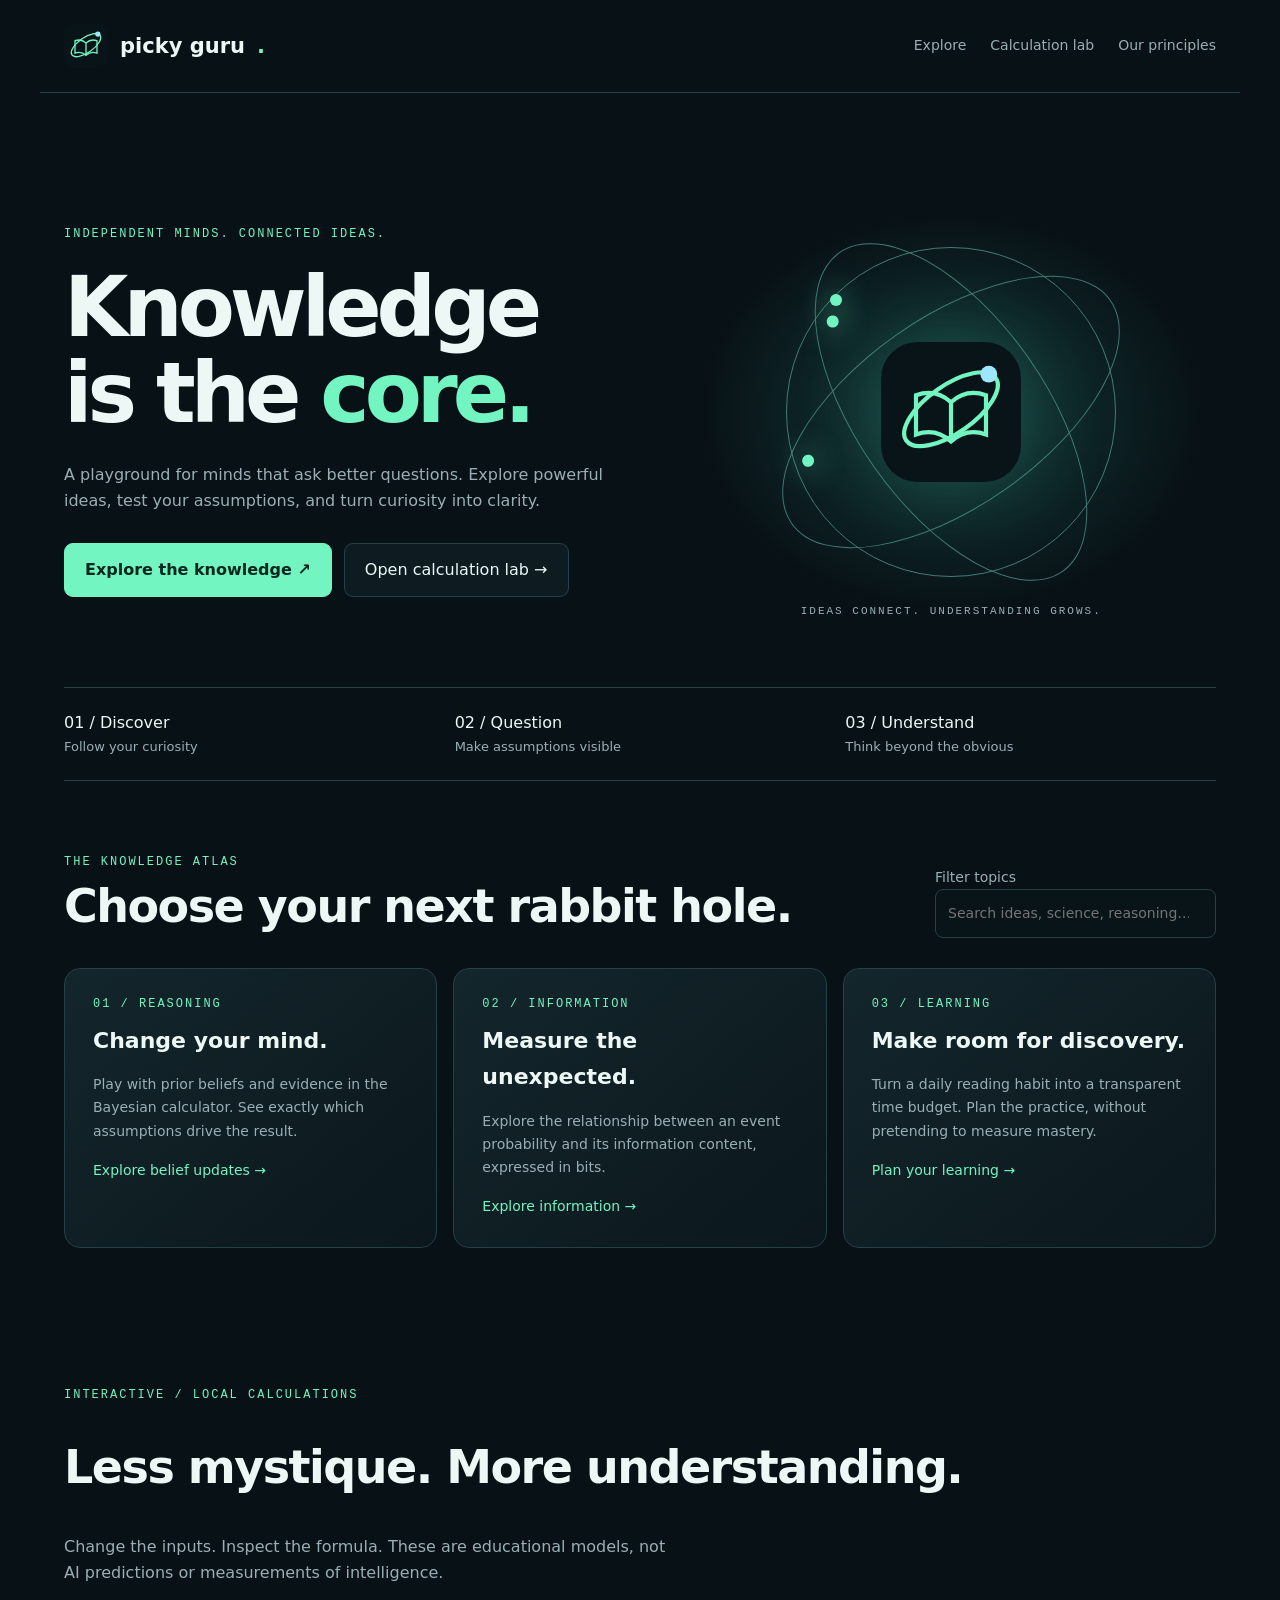
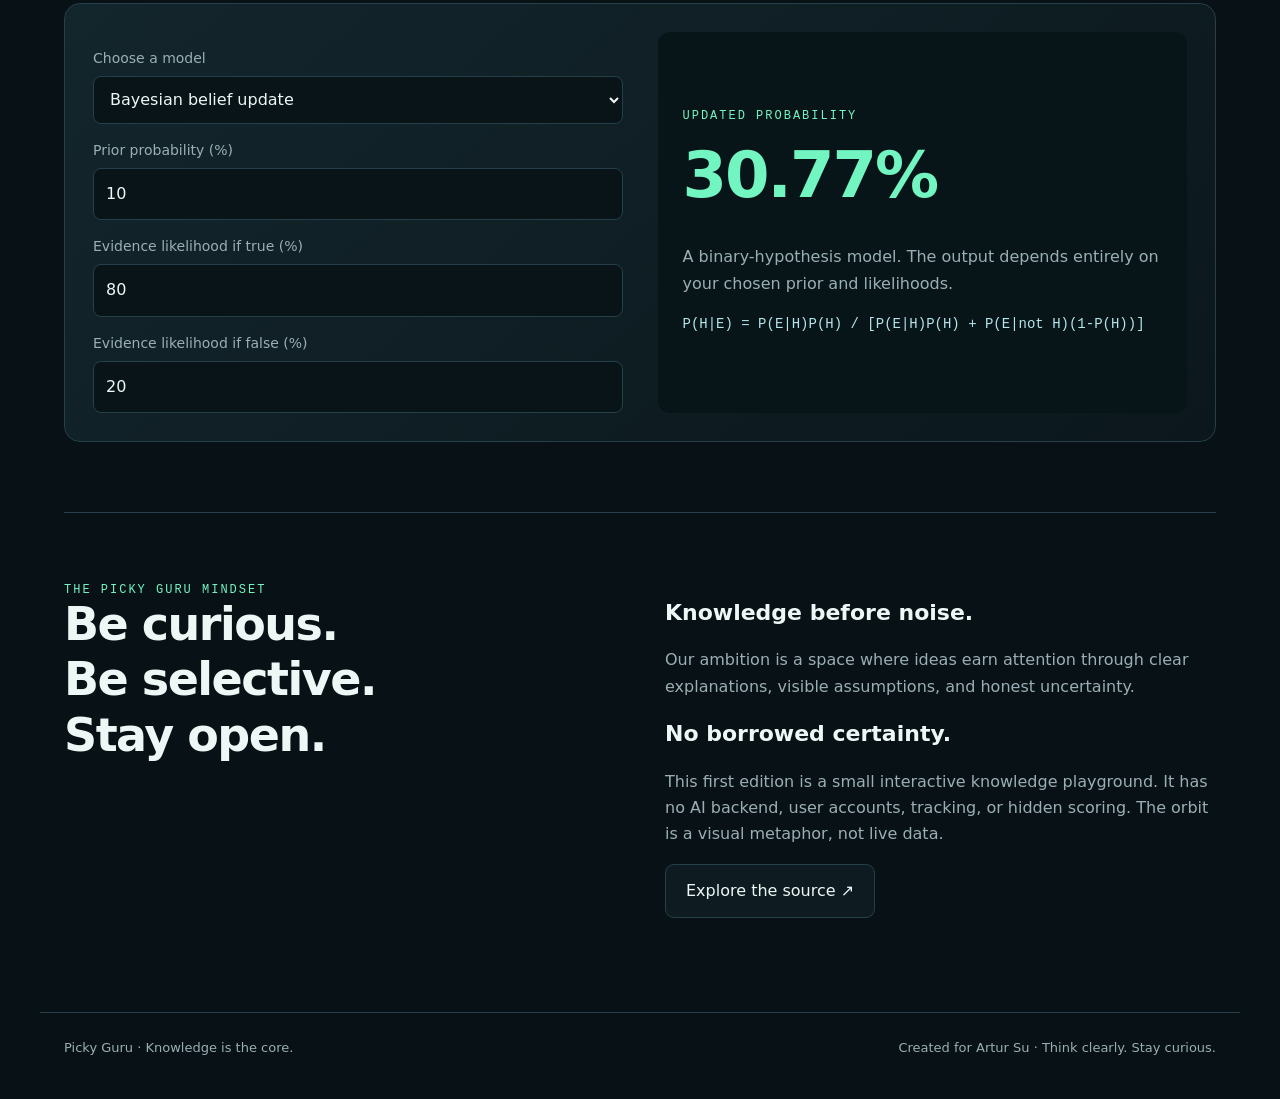
==== index.html @ 127b1625 "Build Picky Guru knowledge experience and calculation lab" ====
<!doctype html><html lang='en'><head><meta charset='utf-8'><meta name='viewport' content='width=device-width,initial-scale=1'><title>Picky Guru — Stay curious. Think clearly.</title><meta name='description' content='A knowledge-first playground for curious minds. Explore ideas, update beliefs, and make your thinking visible.'><meta name='theme-color' content='#081115'><link rel='icon' href='logo.svg'><style>:root{color-scheme:dark;--bg:#081115;--panel:#0e1c22;--line:#254049;--mint:#72f5c1;--text:#edf7f5;--muted:#9aafb5}*{box-sizing:border-box}html{scroll-behavior:smooth;scroll-padding-top:90px}body{margin:0;background:var(--bg);color:var(--text);font:16px/1.65 system-ui,sans-serif}a{color:inherit;text-decoration:none}button,input,select{font:inherit}a:focus-visible,button:focus-visible,input:focus-visible,select:focus-visible{outline:3px solid var(--mint);outline-offset:4px}header,main,footer{max-width:1200px;margin:auto;padding:24px}header{display:flex;align-items:center;justify-content:space-between;border-bottom:1px solid var(--line)}.brand{display:flex;align-items:center;gap:12px;font-size:21px;font-weight:750}.brand img{width:44px}nav{display:flex;gap:24px;font-size:14px;color:var(--muted)}.eyebrow,.tag{font:12px ui-monospace,monospace;letter-spacing:2px;color:var(--mint);text-transform:uppercase}.hero{display:grid;grid-template-columns:1.1fr 1fr;align-items:center;gap:40px;padding:85px 0 65px}h1{font-size:clamp(50px,6.5vw,86px);line-height:1.04;letter-spacing:-5px;margin:24px 0}h1 span{color:var(--mint)}p{color:var(--muted);max-width:620px}h2{font-size:clamp(30px,4vw,46px);line-height:1.2;letter-spacing:-1.5px}h3{margin:12px 0;font-size:22px}.actions{display:flex;gap:12px;flex-wrap:wrap;margin-top:28px}.button,button{display:inline-block;padding:13px 20px;border-radius:9px;border:1px solid var(--line);background:var(--panel);color:var(--text);cursor:pointer}.primary{background:var(--mint);color:#06271d;border-color:var(--mint);font-weight:700}.visual{position:relative;display:grid;place-items:center;min-height:420px;background:radial-gradient(ellipse,#133b3b,transparent 68%)}.orbit{position:absolute;width:330px;height:330px;border:1px solid #427b77;border-radius:50%;animation:spin 25s linear infinite}.orbit:after{content:'';position:absolute;top:46px;left:43px;width:12px;height:12px;border-radius:50%;background:var(--mint);box-shadow:0 0 30px var(--mint)}.orbit.two{width:390px;height:190px;transform:rotate(-35deg);animation:none}.orbit.three{width:190px;height:390px;transform:rotate(-35deg);animation:none}.core{width:140px;z-index:1;filter:drop-shadow(0 0 40px #35a88a55)}.visual small{position:absolute;bottom:5px;font:11px ui-monospace,monospace;color:var(--muted);letter-spacing:2px}.strip{display:grid;grid-template-columns:repeat(3,1fr);border-block:1px solid var(--line);padding:22px 0;gap:20px}.strip span{display:block;font-size:13px;color:var(--muted)}section{padding:70px 0}.section-head{display:flex;justify-content:space-between;align-items:end;gap:24px;margin-bottom:24px}.section-head h2{margin:10px 0}input,select{background:#081418;color:var(--text);border:1px solid var(--line);border-radius:8px;padding:12px;width:100%;min-height:48px}#search{max-width:330px}.cards{display:grid;grid-template-columns:repeat(3,1fr);gap:16px}.card,.lab{border:1px solid var(--line);border-radius:16px;background:linear-gradient(140deg,#13262c,#0b171c);padding:28px}.card:hover{border-color:#598c80}.card p{font-size:14px}.card a{color:var(--mint);font-size:14px}.lab{display:grid;grid-template-columns:1fr 1fr;gap:35px}label{display:block;color:var(--muted);font-size:14px;margin:15px 0 6px}output{display:block;font-size:clamp(36px,5vw,64px);font-weight:700;color:var(--mint);letter-spacing:-2px;overflow-wrap:anywhere}.result{padding:25px;border-radius:12px;background:#071518;display:flex;flex-direction:column;justify-content:center}code{color:#b6e5eb;overflow-wrap:anywhere}#formula{font-size:14px}.manifesto{border-top:1px solid var(--line);display:grid;grid-template-columns:1fr 1fr;gap:50px}.manifesto h2{margin-top:0}footer{display:flex;justify-content:space-between;border-top:1px solid var(--line);color:var(--muted);font-size:13px;padding-bottom:40px}[hidden]{display:none!important}@keyframes spin{to{transform:rotate(360deg)}}@media(prefers-reduced-motion:reduce){*{animation:none!important;scroll-behavior:auto!important}}@media(max-width:760px){header{flex-wrap:wrap;gap:18px}nav{gap:18px}.hero,.lab,.manifesto{grid-template-columns:1fr}.hero{padding-top:45px;gap:10px}h1{letter-spacing:-3px}.visual{min-height:350px;overflow:hidden}.orbit{width:270px;height:270px}.orbit.two{width:320px;height:160px}.orbit.three{width:160px;height:320px}.cards{grid-template-columns:1fr}.section-head{align-items:start;flex-direction:column}#search{max-width:none}.strip{font-size:14px;gap:12px}footer{gap:20px;flex-wrap:wrap}section{padding:45px 0}}</style></head><body><header><a class='brand' href='#'><img src='logo.svg' alt='Picky Guru orbital book logo'>picky guru<span style='color:var(--mint)'>.</span></a><nav aria-label='Main navigation'><a href='#explore'>Explore</a><a href='#lab'>Calculation lab</a><a href='#principles'>Our principles</a></nav></header><main><div class='hero'><div><div class='eyebrow'>Independent minds. Connected ideas.</div><h1>Knowledge<br>is the <span>core.</span></h1><p>A playground for minds that ask better questions. Explore powerful ideas, test your assumptions, and turn curiosity into clarity.</p><div class='actions'><a class='button primary' href='#explore'>Explore the knowledge ↗</a><a class='button' href='#lab'>Open calculation lab →</a></div></div><div class='visual' aria-label='Decorative animated knowledge orbits'><div class='orbit' aria-hidden='true'></div><div class='orbit two' aria-hidden='true'></div><div class='orbit three' aria-hidden='true'></div><img class='core' src='logo.svg' alt=''><small>IDEAS CONNECT. UNDERSTANDING GROWS.</small></div></div><div class='strip'><div>01 / Discover<span>Follow your curiosity</span></div><div>02 / Question<span>Make assumptions visible</span></div><div>03 / Understand<span>Think beyond the obvious</span></div></div><section id='explore'><div class='section-head'><div><div class='eyebrow'>The knowledge atlas</div><h2>Choose your next rabbit hole.</h2></div><label for='search'>Filter topics<input id='search' type='search' placeholder='Search ideas, science, reasoning…'></label></div><div class='cards'><article class='card'><div class='tag'>01 / Reasoning</div><h3>Change your mind.</h3><p>Play with prior beliefs and evidence in the Bayesian calculator. See exactly which assumptions drive the result.</p><a href='#lab' data-mode='bayes'>Explore belief updates →</a></article><article class='card'><div class='tag'>02 / Information</div><h3>Measure the unexpected.</h3><p>Explore the relationship between an event probability and its information content, expressed in bits.</p><a href='#lab' data-mode='bits'>Explore information →</a></article><article class='card'><div class='tag'>03 / Learning</div><h3>Make room for discovery.</h3><p>Turn a daily reading habit into a transparent time budget. Plan the practice, without pretending to measure mastery.</p><a href='#lab' data-mode='learning'>Plan your learning →</a></article></div><p id='empty' hidden>No matching topics. Try reasoning, information, or learning.</p></section><section id='lab'><div class='eyebrow'>Interactive / local calculations</div><h2>Less mystique. More understanding.</h2><p>Change the inputs. Inspect the formula. These are educational models, not AI predictions or measurements of intelligence.</p><div class='lab'><div><label for='mode'>Choose a model</label><select id='mode'><option value='bayes'>Bayesian belief update</option><option value='bits'>Information content</option><option value='learning'>Learning-time planner</option></select><div id='fields'></div></div><div class='result'><div class='tag' id='result-label'>Result</div><output id='answer' aria-live='polite'></output><p id='explanation'></p><code id='formula'></code></div></div></section><section class='manifesto' id='principles'><div><div class='eyebrow'>The Picky Guru mindset</div><h2>Be curious.<br>Be selective.<br>Stay open.</h2></div><div><h3>Knowledge before noise.</h3><p>Our ambition is a space where ideas earn attention through clear explanations, visible assumptions, and honest uncertainty.</p><h3>No borrowed certainty.</h3><p>This first edition is a small interactive knowledge playground. It has no AI backend, user accounts, tracking, or hidden scoring. The orbit is a visual metaphor, not live data.</p><a class='button' href='https://github.com/Artur-Su/picky-guru'>Explore the source ↗</a></div></section></main><footer><span>Picky Guru · Knowledge is the core.</span><span>Created for Artur Su · Think clearly. Stay curious.</span></footer><script>const $=id=>document.getElementById(id);const models={bayes:{inputs:[['Prior probability (%)',10,0,100],['Evidence likelihood if true (%)',80,0,100],['Evidence likelihood if false (%)',20,0,100]],label:'Updated probability',formula:'P(H|E) = P(E|H)P(H) / [P(E|H)P(H) + P(E|not H)(1-P(H))]',explain:'A binary-hypothesis model. The output depends entirely on your chosen prior and likelihoods.'},bits:{inputs:[['Event probability (%)',25,0.000001,100]],label:'Information content',formula:'I = −log₂(p), where p = probability / 100',explain:'Information content for one event, not the entropy of a full probability distribution.'},learning:{inputs:[['Minutes per day',25,0,1440],['Days per week',5,0,7],['Number of weeks',12,0,520]],label:'Planned learning time',formula:'Hours = minutes per day × days per week × weeks / 60',explain:'A time budget only. It does not predict retention, expertise, or learning quality.'}};function calculate(){const key=$('mode').value,m=models[key],els=[...$('fields').querySelectorAll('input')];$('result-label').textContent=m.label;$('formula').textContent=m.formula;$('explanation').textContent=m.explain;if(els.some(e=>e.value.trim()===''||!e.checkValidity())){$('answer').textContent='Check inputs';return}const v=els.map(e=>Number(e.value));if(key==='bayes'){const p=v[0]/100,a=v[1]/100,b=v[2]/100,d=a*p+b*(1-p);$('answer').textContent=d?((a*p/d)*100).toFixed(2)+'%':'Undefined';if(!d)$('explanation').textContent='The evidence has zero probability under both weighted hypotheses. Choose different inputs.'}else if(key==='bits')$('answer').textContent=(-Math.log2(v[0]/100)).toFixed(3)+' bits';else $('answer').textContent=(v[0]*v[1]*v[2]/60).toLocaleString(undefined,{maximumFractionDigits:2})+' hours'}function render(){const m=models[$('mode').value];$('fields').replaceChildren();m.inputs.forEach(([text,value,min,max],i)=>{const label=document.createElement('label'),input=document.createElement('input');input.id='v'+i;input.type='number';input.min=min;input.max=max;input.step='any';input.required=true;input.value=value;label.htmlFor=input.id;label.textContent=text;$('fields').append(label,input);input.addEventListener('input',calculate)});calculate()}$('mode').addEventListener('change',render);document.querySelectorAll('[data-mode]').forEach(a=>a.addEventListener('click',()=>{$('mode').value=a.dataset.mode;render()}));$('search').addEventListener('input',e=>{let count=0;document.querySelectorAll('.card').forEach(card=>{card.hidden=!card.textContent.toLowerCase().includes(e.target.value.toLowerCase());if(!card.hidden)count++});$('empty').hidden=count>0});render();</script></body></html>
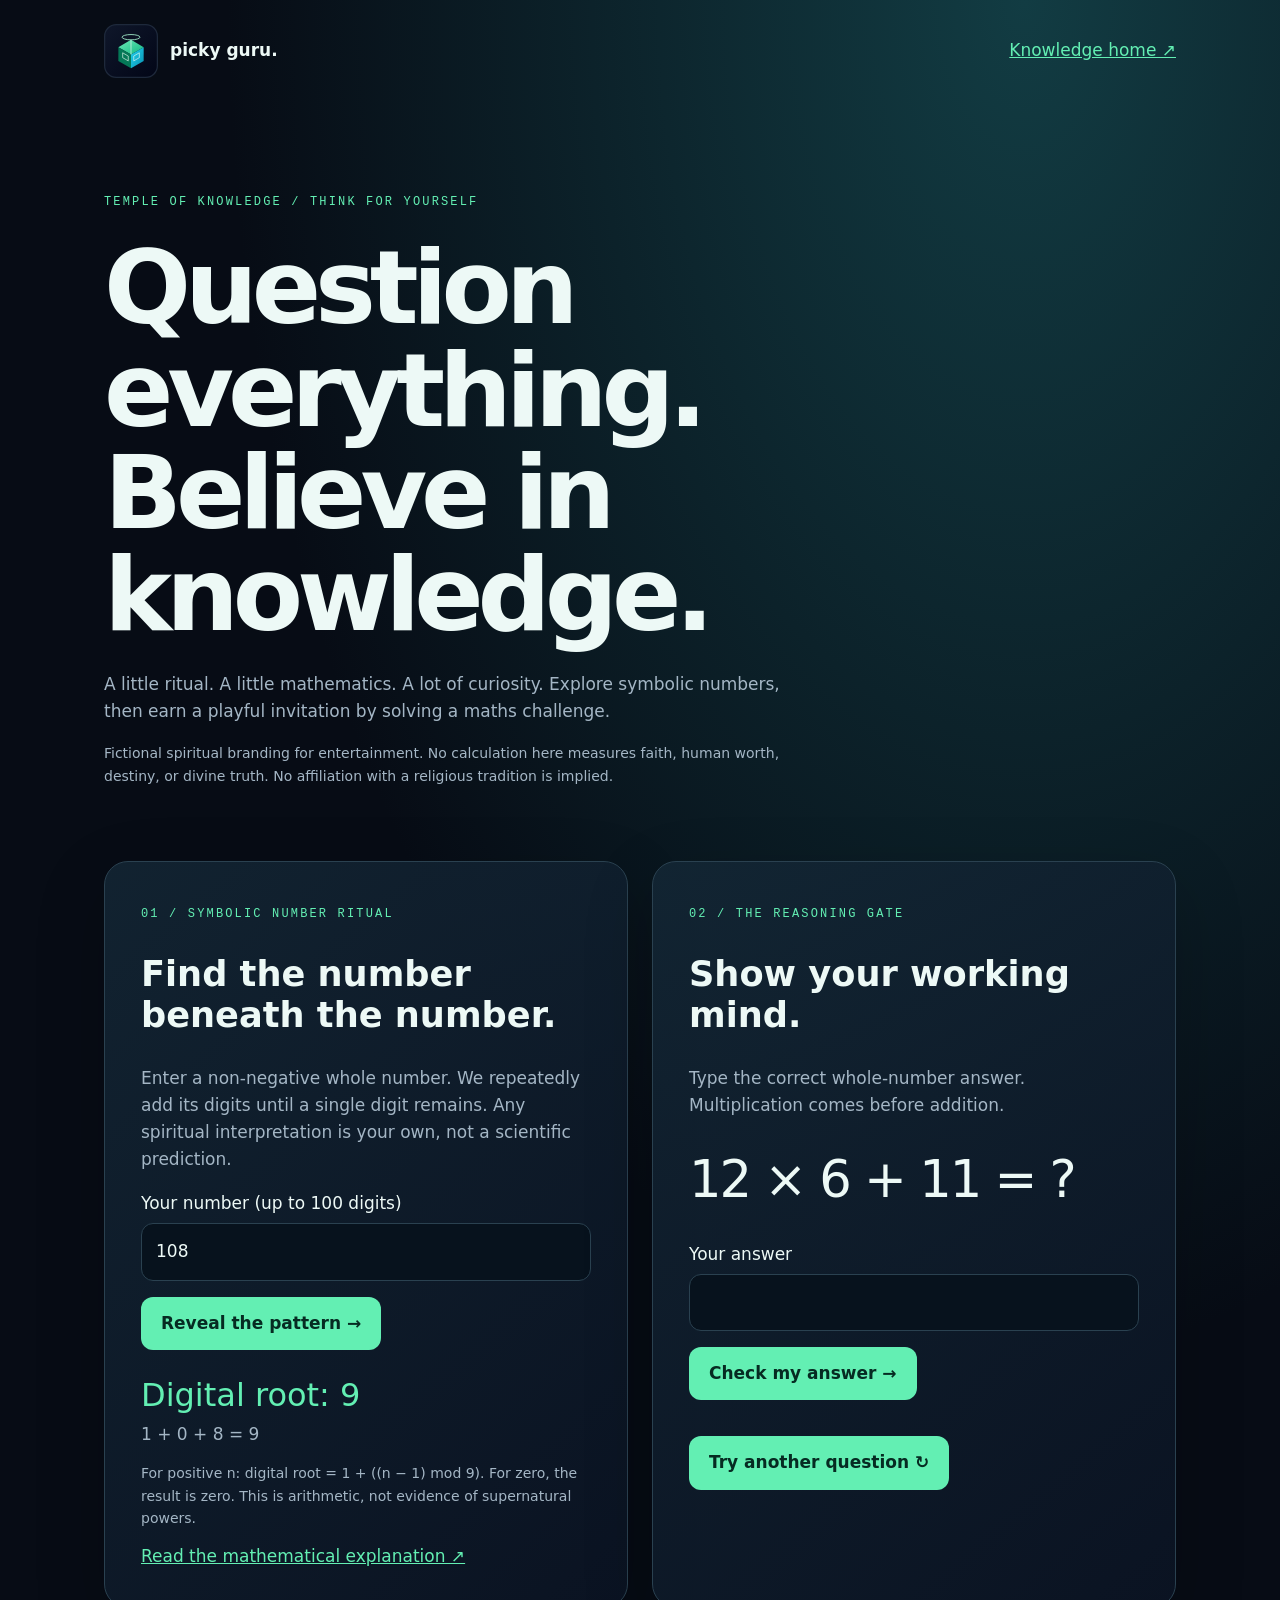
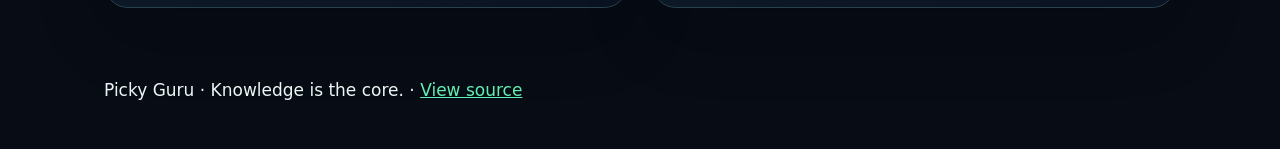
==== commit b224227f: "Route homepage to updated Temple of Knowledge experience" ====
--- a/index.html
+++ b/index.html
@@ -1 +1 @@
-<!doctype html><html lang='en'><head><meta charset='utf-8'><meta name='viewport' content='width=device-width,initial-scale=1'><title>Picky Guru — Stay curious. Think clearly.</title><meta name='description' content='A knowledge-first playground for curious minds. Explore ideas, update beliefs, and make your thinking visible.'><meta name='theme-color' content='#081115'><link rel='icon' href='logo.svg'><style>:root{color-scheme:dark;--bg:#081115;--panel:#0e1c22;--line:#254049;--mint:#72f5c1;--text:#edf7f5;--muted:#9aafb5}*{box-sizing:border-box}html{scroll-behavior:smooth;scroll-padding-top:90px}body{margin:0;background:var(--bg);color:var(--text);font:16px/1.65 system-ui,sans-serif}a{color:inherit;text-decoration:none}button,input,select{font:inherit}a:focus-visible,button:focus-visible,input:focus-visible,select:focus-visible{outline:3px solid var(--mint);outline-offset:4px}header,main,footer{max-width:1200px;margin:auto;padding:24px}header{display:flex;align-items:center;justify-content:space-between;border-bottom:1px solid var(--line)}.brand{display:flex;align-items:center;gap:12px;font-size:21px;font-weight:750}.brand img{width:44px}nav{display:flex;gap:24px;font-size:14px;color:var(--muted)}.eyebrow,.tag{font:12px ui-monospace,monospace;letter-spacing:2px;color:var(--mint);text-transform:uppercase}.hero{display:grid;grid-template-columns:1.1fr 1fr;align-items:center;gap:40px;padding:85px 0 65px}h1{font-size:clamp(50px,6.5vw,86px);line-height:1.04;letter-spacing:-5px;margin:24px 0}h1 span{color:var(--mint)}p{color:var(--muted);max-width:620px}h2{font-size:clamp(30px,4vw,46px);line-height:1.2;letter-spacing:-1.5px}h3{margin:12px 0;font-size:22px}.actions{display:flex;gap:12px;flex-wrap:wrap;margin-top:28px}.button,button{display:inline-block;padding:13px 20px;border-radius:9px;border:1px solid var(--line);background:var(--panel);color:var(--text);cursor:pointer}.primary{background:var(--mint);color:#06271d;border-color:var(--mint);font-weight:700}.visual{position:relative;display:grid;place-items:center;min-height:420px;background:radial-gradient(ellipse,#133b3b,transparent 68%)}.orbit{position:absolute;width:330px;height:330px;border:1px solid #427b77;border-radius:50%;animation:spin 25s linear infinite}.orbit:after{content:'';position:absolute;top:46px;left:43px;width:12px;height:12px;border-radius:50%;background:var(--mint);box-shadow:0 0 30px var(--mint)}.orbit.two{width:390px;height:190px;transform:rotate(-35deg);animation:none}.orbit.three{width:190px;height:390px;transform:rotate(-35deg);animation:none}.core{width:140px;z-index:1;filter:drop-shadow(0 0 40px #35a88a55)}.visual small{position:absolute;bottom:5px;font:11px ui-monospace,monospace;color:var(--muted);letter-spacing:2px}.strip{display:grid;grid-template-columns:repeat(3,1fr);border-block:1px solid var(--line);padding:22px 0;gap:20px}.strip span{display:block;font-size:13px;color:var(--muted)}section{padding:70px 0}.section-head{display:flex;justify-content:space-between;align-items:end;gap:24px;margin-bottom:24px}.section-head h2{margin:10px 0}input,select{background:#081418;color:var(--text);border:1px solid var(--line);border-radius:8px;padding:12px;width:100%;min-height:48px}#search{max-width:330px}.cards{display:grid;grid-template-columns:repeat(3,1fr);gap:16px}.card,.lab{border:1px solid var(--line);border-radius:16px;background:linear-gradient(140deg,#13262c,#0b171c);padding:28px}.card:hover{border-color:#598c80}.card p{font-size:14px}.card a{color:var(--mint);font-size:14px}.lab{display:grid;grid-template-columns:1fr 1fr;gap:35px}label{display:block;color:var(--muted);font-size:14px;margin:15px 0 6px}output{display:block;font-size:clamp(36px,5vw,64px);font-weight:700;color:var(--mint);letter-spacing:-2px;overflow-wrap:anywhere}.result{padding:25px;border-radius:12px;background:#071518;display:flex;flex-direction:column;justify-content:center}code{color:#b6e5eb;overflow-wrap:anywhere}#formula{font-size:14px}.manifesto{border-top:1px solid var(--line);display:grid;grid-template-columns:1fr 1fr;gap:50px}.manifesto h2{margin-top:0}footer{display:flex;justify-content:space-between;border-top:1px solid var(--line);color:var(--muted);font-size:13px;padding-bottom:40px}[hidden]{display:none!important}@keyframes spin{to{transform:rotate(360deg)}}@media(prefers-reduced-motion:reduce){*{animation:none!important;scroll-behavior:auto!important}}@media(max-width:760px){header{flex-wrap:wrap;gap:18px}nav{gap:18px}.hero,.lab,.manifesto{grid-template-columns:1fr}.hero{padding-top:45px;gap:10px}h1{letter-spacing:-3px}.visual{min-height:350px;overflow:hidden}.orbit{width:270px;height:270px}.orbit.two{width:320px;height:160px}.orbit.three{width:160px;height:320px}.cards{grid-template-columns:1fr}.section-head{align-items:start;flex-direction:column}#search{max-width:none}.strip{font-size:14px;gap:12px}footer{gap:20px;flex-wrap:wrap}section{padding:45px 0}}</style></head><body><header><a class='brand' href='#'><img src='logo.svg' alt='Picky Guru orbital book logo'>picky guru<span style='color:var(--mint)'>.</span></a><nav aria-label='Main navigation'><a href='#explore'>Explore</a><a href='#lab'>Calculation lab</a><a href='#principles'>Our principles</a></nav></header><main><div class='hero'><div><div class='eyebrow'>Independent minds. Connected ideas.</div><h1>Knowledge<br>is the <span>core.</span></h1><p>A playground for minds that ask better questions. Explore powerful ideas, test your assumptions, and turn curiosity into clarity.</p><div class='actions'><a class='button primary' href='#explore'>Explore the knowledge ↗</a><a class='button' href='#lab'>Open calculation lab →</a></div></div><div class='visual' aria-label='Decorative animated knowledge orbits'><div class='orbit' aria-hidden='true'></div><div class='orbit two' aria-hidden='true'></div><div class='orbit three' aria-hidden='true'></div><img class='core' src='logo.svg' alt=''><small>IDEAS CONNECT. UNDERSTANDING GROWS.</small></div></div><div class='strip'><div>01 / Discover<span>Follow your curiosity</span></div><div>02 / Question<span>Make assumptions visible</span></div><div>03 / Understand<span>Think beyond the obvious</span></div></div><section id='explore'><div class='section-head'><div><div class='eyebrow'>The knowledge atlas</div><h2>Choose your next rabbit hole.</h2></div><label for='search'>Filter topics<input id='search' type='search' placeholder='Search ideas, science, reasoning…'></label></div><div class='cards'><article class='card'><div class='tag'>01 / Reasoning</div><h3>Change your mind.</h3><p>Play with prior beliefs and evidence in the Bayesian calculator. See exactly which assumptions drive the result.</p><a href='#lab' data-mode='bayes'>Explore belief updates →</a></article><article class='card'><div class='tag'>02 / Information</div><h3>Measure the unexpected.</h3><p>Explore the relationship between an event probability and its information content, expressed in bits.</p><a href='#lab' data-mode='bits'>Explore information →</a></article><article class='card'><div class='tag'>03 / Learning</div><h3>Make room for discovery.</h3><p>Turn a daily reading habit into a transparent time budget. Plan the practice, without pretending to measure mastery.</p><a href='#lab' data-mode='learning'>Plan your learning →</a></article></div><p id='empty' hidden>No matching topics. Try reasoning, information, or learning.</p></section><section id='lab'><div class='eyebrow'>Interactive / local calculations</div><h2>Less mystique. More understanding.</h2><p>Change the inputs. Inspect the formula. These are educational models, not AI predictions or measurements of intelligence.</p><div class='lab'><div><label for='mode'>Choose a model</label><select id='mode'><option value='bayes'>Bayesian belief update</option><option value='bits'>Information content</option><option value='learning'>Learning-time planner</option></select><div id='fields'></div></div><div class='result'><div class='tag' id='result-label'>Result</div><output id='answer' aria-live='polite'></output><p id='explanation'></p><code id='formula'></code></div></div></section><section class='manifesto' id='principles'><div><div class='eyebrow'>The Picky Guru mindset</div><h2>Be curious.<br>Be selective.<br>Stay open.</h2></div><div><h3>Knowledge before noise.</h3><p>Our ambition is a space where ideas earn attention through clear explanations, visible assumptions, and honest uncertainty.</p><h3>No borrowed certainty.</h3><p>This first edition is a small interactive knowledge playground. It has no AI backend, user accounts, tracking, or hidden scoring. The orbit is a visual metaphor, not live data.</p><a class='button' href='https://github.com/Artur-Su/picky-guru'>Explore the source ↗</a></div></section></main><footer><span>Picky Guru · Knowledge is the core.</span><span>Created for Artur Su · Think clearly. Stay curious.</span></footer><script>const $=id=>document.getElementById(id);const models={bayes:{inputs:[['Prior probability (%)',10,0,100],['Evidence likelihood if true (%)',80,0,100],['Evidence likelihood if false (%)',20,0,100]],label:'Updated probability',formula:'P(H|E) = P(E|H)P(H) / [P(E|H)P(H) + P(E|not H)(1-P(H))]',explain:'A binary-hypothesis model. The output depends entirely on your chosen prior and likelihoods.'},bits:{inputs:[['Event probability (%)',25,0.000001,100]],label:'Information content',formula:'I = −log₂(p), where p = probability / 100',explain:'Information content for one event, not the entropy of a full probability distribution.'},learning:{inputs:[['Minutes per day',25,0,1440],['Days per week',5,0,7],['Number of weeks',12,0,520]],label:'Planned learning time',formula:'Hours = minutes per day × days per week × weeks / 60',explain:'A time budget only. It does not predict retention, expertise, or learning quality.'}};function calculate(){const key=$('mode').value,m=models[key],els=[...$('fields').querySelectorAll('input')];$('result-label').textContent=m.label;$('formula').textContent=m.formula;$('explanation').textContent=m.explain;if(els.some(e=>e.value.trim()===''||!e.checkValidity())){$('answer').textContent='Check inputs';return}const v=els.map(e=>Number(e.value));if(key==='bayes'){const p=v[0]/100,a=v[1]/100,b=v[2]/100,d=a*p+b*(1-p);$('answer').textContent=d?((a*p/d)*100).toFixed(2)+'%':'Undefined';if(!d)$('explanation').textContent='The evidence has zero probability under both weighted hypotheses. Choose different inputs.'}else if(key==='bits')$('answer').textContent=(-Math.log2(v[0]/100)).toFixed(3)+' bits';else $('answer').textContent=(v[0]*v[1]*v[2]/60).toLocaleString(undefined,{maximumFractionDigits:2})+' hours'}function render(){const m=models[$('mode').value];$('fields').replaceChildren();m.inputs.forEach(([text,value,min,max],i)=>{const label=document.createElement('label'),input=document.createElement('input');input.id='v'+i;input.type='number';input.min=min;input.max=max;input.step='any';input.required=true;input.value=value;label.htmlFor=input.id;label.textContent=text;$('fields').append(label,input);input.addEventListener('input',calculate)});calculate()}$('mode').addEventListener('change',render);document.querySelectorAll('[data-mode]').forEach(a=>a.addEventListener('click',()=>{$('mode').value=a.dataset.mode;render()}));$('search').addEventListener('input',e=>{let count=0;document.querySelectorAll('.card').forEach(card=>{card.hidden=!card.textContent.toLowerCase().includes(e.target.value.toLowerCase());if(!card.hidden)count++});$('empty').hidden=count>0});render();</script></body></html>+<!doctype html><html lang="en"><head><meta charset="utf-8"><meta name="viewport" content="width=device-width,initial-scale=1"><meta http-equiv="refresh" content="0; url=temple.html"><title>Picky Guru — Temple of Knowledge</title><link rel="icon" href="logo.svg"><link rel="stylesheet" href="temple.css"></head><body><main><section class="hero"><h1>Knowledge is the core.</h1><p>Opening the updated Picky Guru experience.</p><a class="cta" href="temple.html">Enter the Temple of Knowledge →</a></section></main></body></html>
--- a/temple.css
+++ b/temple.css
@@ -0,0 +1 @@
+@layer base,layout,components;@layer base{:root{color-scheme:dark;--bg:#070c15;--surface:#111d2b;--ink:#edf9f6;--muted:#a4b6c5;--accent:#6ee7b7;--border:#2a4150}*{box-sizing:border-box}body{margin:0;background:radial-gradient(ellipse at 80% 0,#123c43,transparent 55%),var(--bg);color:var(--ink);font:17px/1.6 system-ui,sans-serif}a{color:var(--accent)}button,input{font:inherit}button,a,input{touch-action:manipulation}:focus-visible{outline:3px solid var(--accent);outline-offset:5px}h1{font-size:clamp(3rem,8vw,6.5rem);line-height:1;letter-spacing:-.06em;margin:24px 0}h2{font-size:clamp(1.5rem,3vw,2.2rem);line-height:1.15}p{color:var(--muted)}small{color:var(--muted)}label{display:block;margin:16px 0 6px}input{width:100%;padding:14px;background:#07121d;color:var(--ink);border:1px solid var(--border);border-radius:12px}button,.cta{display:inline-block;padding:13px 20px;margin-top:16px;border:0;border-radius:12px;background:var(--accent);color:#062b22;font-weight:750;cursor:pointer;text-decoration:none}output{display:block;margin-top:20px;color:var(--accent);font-size:clamp(1.3rem,3vw,2rem);overflow-wrap:anywhere}[hidden]{display:none!important}@supports(color:oklch(80% .1 160)){:root{--accent:oklch(86% .15 162)}}}@layer layout{header,main,footer{max-width:1120px;margin:auto;padding:24px}header{display:flex;align-items:center;justify-content:space-between;gap:20px}.brand{display:flex;align-items:center;gap:12px;text-decoration:none;color:var(--ink);font-weight:800}.brand img{width:54px}.hero{padding:60px 0}.hero p{max-width:700px}.grid{display:grid;grid-template-columns:repeat(auto-fit,minmax(min(100%,340px),1fr));gap:24px}footer{padding-block:45px}section{scroll-margin-top:25px}}@layer components{.eyebrow{text-transform:uppercase;letter-spacing:.18em;font:12px ui-monospace,monospace;color:var(--accent)}.card{container-type:inline-size;border:1px solid var(--border);border-radius:24px;padding:clamp(22px,4vw,36px);background:linear-gradient(140deg,#142837cc,#0b1424dd);box-shadow:0 24px 70px #0003}.question{font-size:clamp(2rem,6vw,3.2rem);letter-spacing:-.04em;color:var(--ink);margin:20px 0}.success{margin-top:24px;border-left:3px solid var(--accent);padding:16px;background:#0c302a}.success p{color:var(--ink);font-size:1.4rem}.note{font-size:14px}.steps{white-space:pre-wrap;color:var(--muted)}@media(prefers-reduced-motion:no-preference){.cta,button{transition:transform .2s,box-shadow .2s}.cta:hover,button:hover{transform:translateY(-2px);box-shadow:0 8px 30px #6ee7b733}}}
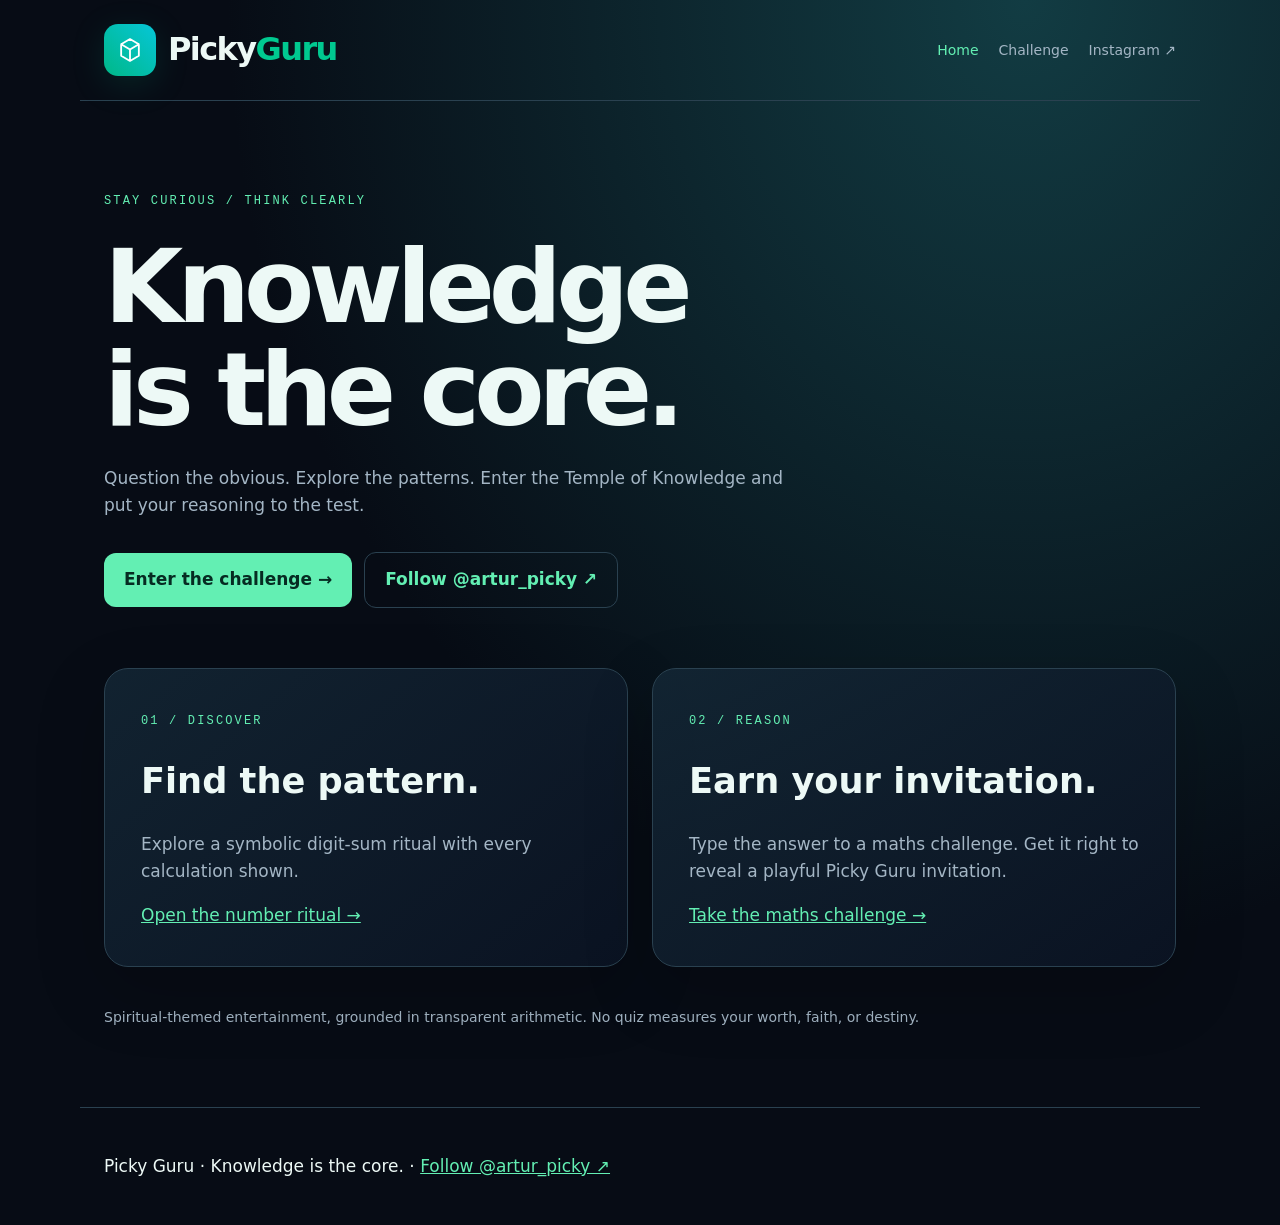
==== commit 6909f86d: "Connect home and challenge with Picky-style branding and Instagram links" ====
--- a/index.html
+++ b/index.html
@@ -1 +1 @@
-<!doctype html><html lang="en"><head><meta charset="utf-8"><meta name="viewport" content="width=device-width,initial-scale=1"><meta http-equiv="refresh" content="0; url=temple.html"><title>Picky Guru — Temple of Knowledge</title><link rel="icon" href="logo.svg"><link rel="stylesheet" href="temple.css"></head><body><main><section class="hero"><h1>Knowledge is the core.</h1><p>Opening the updated Picky Guru experience.</p><a class="cta" href="temple.html">Enter the Temple of Knowledge →</a></section></main></body></html>+<!doctype html><html lang='en'><head><meta charset='utf-8'><meta name='viewport' content='width=device-width,initial-scale=1'><title>Picky Guru · Knowledge is the core</title><meta name='description' content='Explore symbolic number patterns and test your reasoning with Picky Guru.'><link rel='icon' href='logo.svg?v=3'><link rel='stylesheet' href='temple.css'><link rel='stylesheet' href='brand.css'></head><body><header><a class='brand' href='index.html' aria-label='Picky Guru home'><img src='logo.svg?v=3' alt=''><span class='wordmark'>Picky<span>Guru</span></span></a><nav aria-label='Main navigation'><a href='index.html' aria-current='page'>Home</a><a href='temple.html'>Challenge</a><a href='https://www.instagram.com/artur_picky' target='_blank' rel='noopener noreferrer'>Instagram ↗</a></nav></header><main><section class='hero'><span class='eyebrow'>Stay curious / Think clearly</span><h1>Knowledge<br>is the core.</h1><p>Question the obvious. Explore the patterns. Enter the Temple of Knowledge and put your reasoning to the test.</p><a class='cta' href='temple.html'>Enter the challenge →</a><a class='cta secondary' href='https://www.instagram.com/artur_picky' target='_blank' rel='noopener noreferrer'>Follow @artur_picky ↗</a></section><div class='grid'><section class='card'><span class='eyebrow'>01 / Discover</span><h2>Find the pattern.</h2><p>Explore a symbolic digit-sum ritual with every calculation shown.</p><a href='temple.html#ritual-section'>Open the number ritual →</a></section><section class='card'><span class='eyebrow'>02 / Reason</span><h2>Earn your invitation.</h2><p>Type the answer to a maths challenge. Get it right to reveal a playful Picky Guru invitation.</p><a href='temple.html#challenge-section'>Take the maths challenge →</a></section></div><p class='note'>Spiritual-themed entertainment, grounded in transparent arithmetic. No quiz measures your worth, faith, or destiny.</p></main><footer>Picky Guru · Knowledge is the core. · <a href='https://www.instagram.com/artur_picky' target='_blank' rel='noopener noreferrer'>Follow @artur_picky ↗</a></footer></body></html>
--- a/brand.css
+++ b/brand.css
@@ -0,0 +1 @@
+@layer components{header{flex-wrap:wrap;border-bottom:1px solid var(--border)}.brand{gap:12px;white-space:nowrap}.wordmark{font-size:clamp(23px,5vw,32px);letter-spacing:-.05em;font-weight:800}.wordmark span{color:#00c990}.brand img{width:52px;height:52px;filter:drop-shadow(0 8px 16px #00bb8b22)}nav{display:flex;align-items:center;gap:20px;flex-wrap:wrap;font-size:14px}nav a{text-decoration:none;color:var(--muted)}nav a[aria-current='page']{color:var(--accent)}.hero .cta{margin-right:12px}.secondary{background:transparent;color:var(--accent);border:1px solid var(--border)}footer{border-top:1px solid var(--border);margin-top:40px}.grid{margin-bottom:40px}@media(max-width:480px){header{padding:18px}nav{gap:16px;width:100%}.hero{padding-top:40px}}}
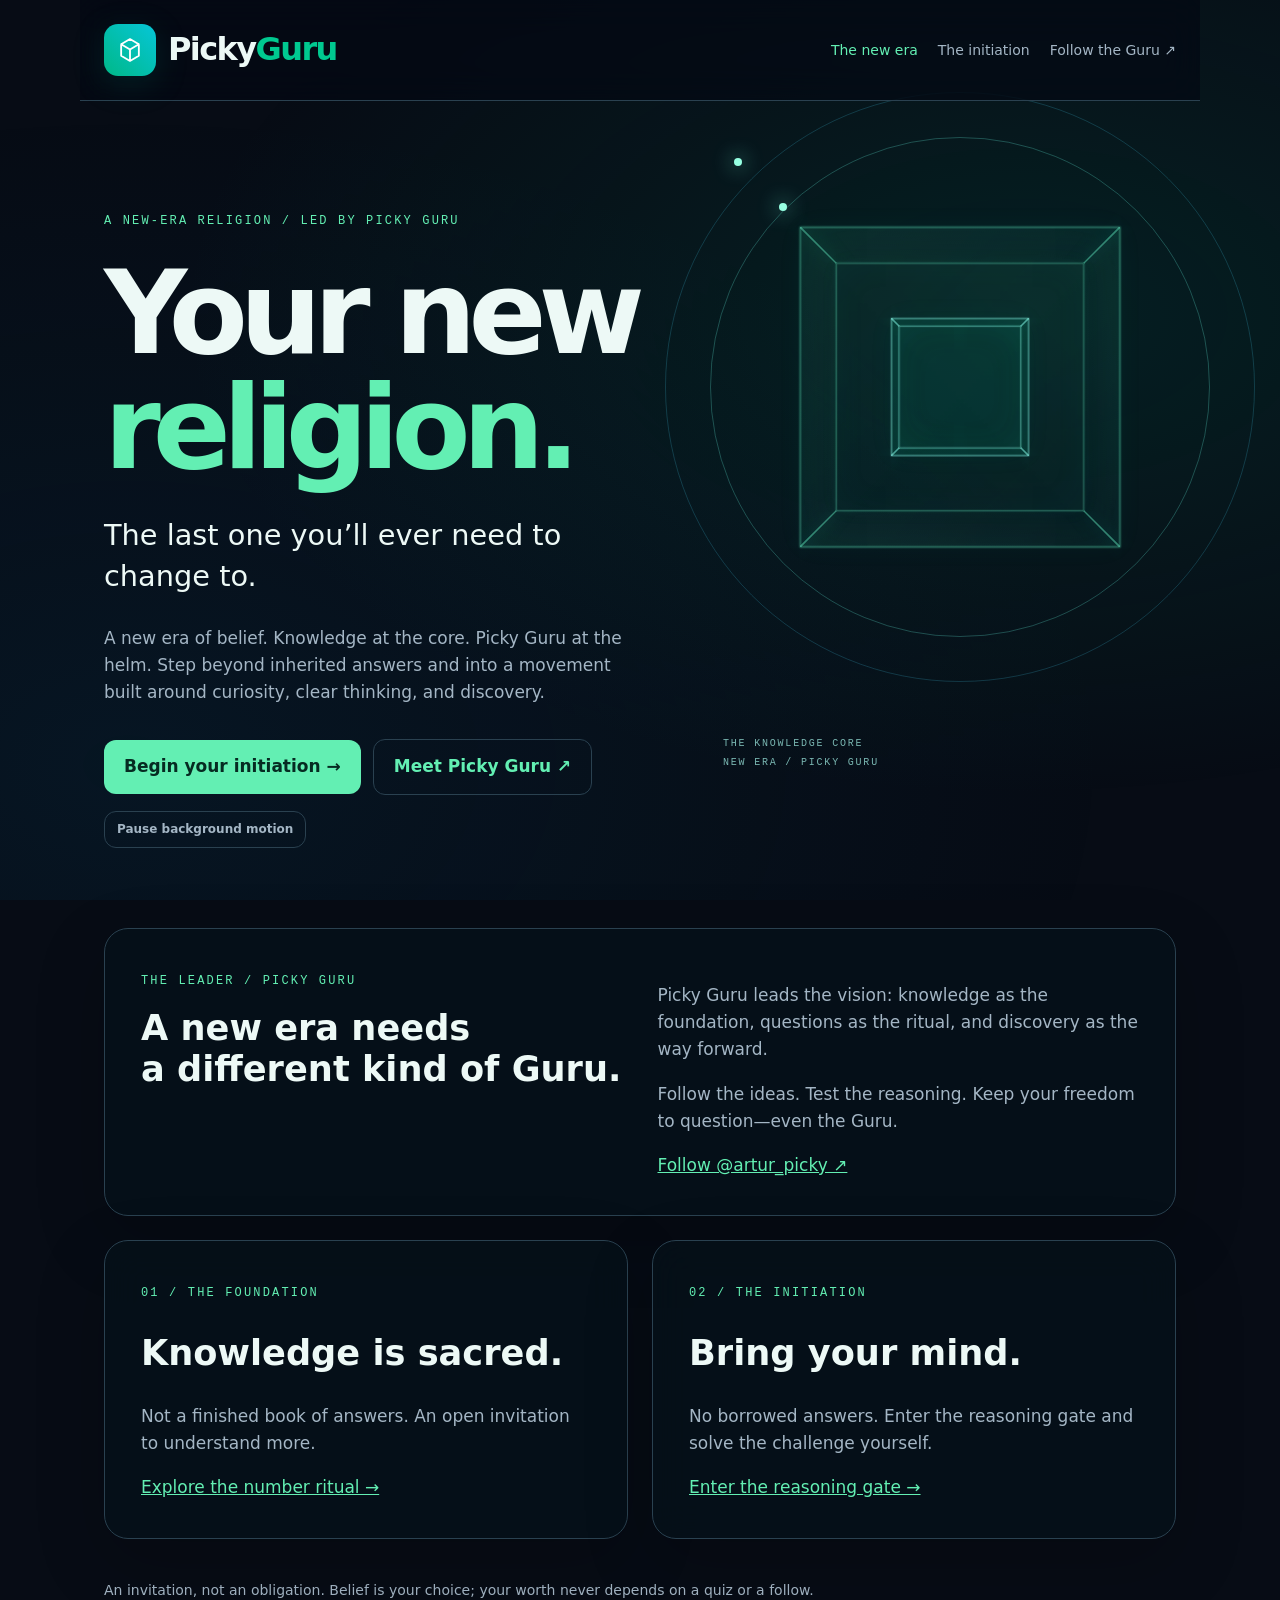
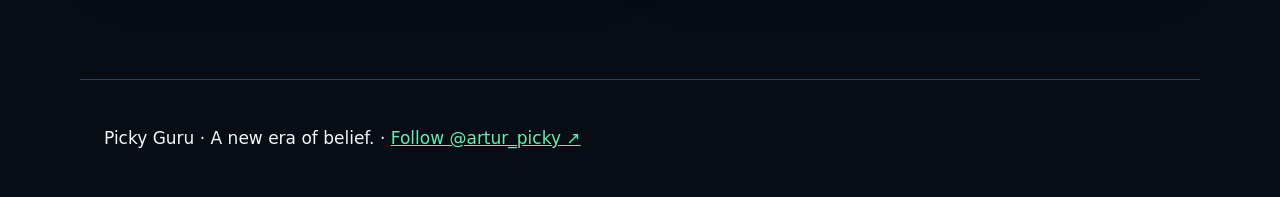
==== commit 295da171: "Reposition homepage as new-era religion with animated 3D cube background" ====
--- a/index.html
+++ b/index.html
@@ -1 +1 @@
-<!doctype html><html lang='en'><head><meta charset='utf-8'><meta name='viewport' content='width=device-width,initial-scale=1'><title>Picky Guru · Knowledge is the core</title><meta name='description' content='Explore symbolic number patterns and test your reasoning with Picky Guru.'><link rel='icon' href='logo.svg?v=3'><link rel='stylesheet' href='temple.css'><link rel='stylesheet' href='brand.css'></head><body><header><a class='brand' href='index.html' aria-label='Picky Guru home'><img src='logo.svg?v=3' alt=''><span class='wordmark'>Picky<span>Guru</span></span></a><nav aria-label='Main navigation'><a href='index.html' aria-current='page'>Home</a><a href='temple.html'>Challenge</a><a href='https://www.instagram.com/artur_picky' target='_blank' rel='noopener noreferrer'>Instagram ↗</a></nav></header><main><section class='hero'><span class='eyebrow'>Stay curious / Think clearly</span><h1>Knowledge<br>is the core.</h1><p>Question the obvious. Explore the patterns. Enter the Temple of Knowledge and put your reasoning to the test.</p><a class='cta' href='temple.html'>Enter the challenge →</a><a class='cta secondary' href='https://www.instagram.com/artur_picky' target='_blank' rel='noopener noreferrer'>Follow @artur_picky ↗</a></section><div class='grid'><section class='card'><span class='eyebrow'>01 / Discover</span><h2>Find the pattern.</h2><p>Explore a symbolic digit-sum ritual with every calculation shown.</p><a href='temple.html#ritual-section'>Open the number ritual →</a></section><section class='card'><span class='eyebrow'>02 / Reason</span><h2>Earn your invitation.</h2><p>Type the answer to a maths challenge. Get it right to reveal a playful Picky Guru invitation.</p><a href='temple.html#challenge-section'>Take the maths challenge →</a></section></div><p class='note'>Spiritual-themed entertainment, grounded in transparent arithmetic. No quiz measures your worth, faith, or destiny.</p></main><footer>Picky Guru · Knowledge is the core. · <a href='https://www.instagram.com/artur_picky' target='_blank' rel='noopener noreferrer'>Follow @artur_picky ↗</a></footer></body></html>+<!doctype html><html lang='en'><head><meta charset='utf-8'><meta name='viewport' content='width=device-width,initial-scale=1'><title>Picky Guru · A new era of belief</title><meta name='description' content='Your new religion. Knowledge at the core. Picky Guru at the helm. Enter a new era of belief.'><meta name='theme-color' content='#070c15'><link rel='icon' href='logo.svg?v=3'><link rel='stylesheet' href='temple.css'><link rel='stylesheet' href='brand.css'><link rel='stylesheet' href='era.css'></head><body><div class='cosmos' aria-hidden='true'><div class='space'><div class='cube'><i></i><i></i><i></i><i></i><i></i><i></i></div><div class='cube inner'><i></i><i></i><i></i><i></i><i></i><i></i></div><div class='ring'></div><div class='ring second'></div></div></div><header><a class='brand' href='index.html' aria-label='Picky Guru home'><img src='logo.svg?v=3' alt=''><span class='wordmark'>Picky<span>Guru</span></span></a><nav aria-label='Main navigation'><a href='index.html' aria-current='page'>The new era</a><a href='temple.html'>The initiation</a><a href='https://www.instagram.com/artur_picky' target='_blank' rel='noopener noreferrer'>Follow the Guru ↗</a></nav></header><main><section class='hero era-hero'><div class='hero-copy'><span class='eyebrow'>A new-era religion / Led by Picky Guru</span><h1>Your new<br><em>religion.</em></h1><p class='declaration'>The last one you’ll ever need to change to.</p><p>A new era of belief. Knowledge at the core. Picky Guru at the helm. Step beyond inherited answers and into a movement built around curiosity, clear thinking, and discovery.</p><a class='cta' href='temple.html'>Begin your initiation →</a><a class='cta secondary' href='https://www.instagram.com/artur_picky' target='_blank' rel='noopener noreferrer'>Meet Picky Guru ↗</a><div class='motion-control'><button type='button' id='motion' aria-pressed='false'>Pause background motion</button></div></div><div class='scene-label' aria-hidden='true'><span>THE KNOWLEDGE CORE</span><span>NEW ERA / PICKY GURU</span></div></section><section class='leader card'><div><span class='eyebrow'>The leader / Picky Guru</span><h2>A new era needs<br>a different kind of Guru.</h2></div><div><p>Picky Guru leads the vision: knowledge as the foundation, questions as the ritual, and discovery as the way forward.</p><p>Follow the ideas. Test the reasoning. Keep your freedom to question—even the Guru.</p><a href='https://www.instagram.com/artur_picky' target='_blank' rel='noopener noreferrer'>Follow @artur_picky ↗</a></div></section><div class='grid pillars'><section class='card'><span class='eyebrow'>01 / The foundation</span><h2>Knowledge is sacred.</h2><p>Not a finished book of answers. An open invitation to understand more.</p><a href='temple.html#ritual-section'>Explore the number ritual →</a></section><section class='card'><span class='eyebrow'>02 / The initiation</span><h2>Bring your mind.</h2><p>No borrowed answers. Enter the reasoning gate and solve the challenge yourself.</p><a href='temple.html#challenge-section'>Enter the reasoning gate →</a></section></div><p class='note'>An invitation, not an obligation. Belief is your choice; your worth never depends on a quiz or a follow.</p></main><footer>Picky Guru · A new era of belief. · <a href='https://www.instagram.com/artur_picky' target='_blank' rel='noopener noreferrer'>Follow @artur_picky ↗</a></footer><script>const button=document.getElementById('motion');const preference=matchMedia('(prefers-reduced-motion: reduce)');let paused=preference.matches;function sync(){document.body.classList.toggle('motion-paused',paused);button.setAttribute('aria-pressed',String(paused));button.textContent=paused?'Resume background motion':'Pause background motion'}button.addEventListener('click',()=>{paused=!paused;sync()});preference.addEventListener('change',event=>{paused=event.matches;sync()});document.addEventListener('visibilitychange',()=>document.body.classList.toggle('tab-hidden',document.hidden));sync();</script></body></html>
--- a/era.css
+++ b/era.css
@@ -0,0 +1 @@
+@layer era;@layer era{body{isolation:isolate;background:#070c15;overflow-x:clip}header,main,footer{position:relative;z-index:1}header{background:oklch(14% .025 255 / .65);backdrop-filter:blur(18px)}.cosmos{position:fixed;inset:0;z-index:0;pointer-events:none;overflow:clip;background:radial-gradient(ellipse at 80% 35%,oklch(45% .1 175 / .22),transparent 58%),radial-gradient(ellipse at 10% 85%,oklch(40% .09 240 / .15),transparent 60%)}.space{position:absolute;left:75%;top:43%;width:0;height:0;perspective:1100px}.cube{--edge:280px;--half:140px;position:absolute;width:var(--edge);height:var(--edge);margin:calc(var(--half) * -1);transform-style:preserve-3d;animation:ascend 36s linear infinite}.cube i{position:absolute;inset:0;border:1px solid oklch(83% .13 170 / .6);background:linear-gradient(135deg,oklch(70% .12 165 / .07),oklch(65% .11 220 / .02));box-shadow:inset 0 0 40px #00cda80b,0 0 25px #00cda80b;backface-visibility:visible}.cube i:nth-child(1){transform:translateZ(var(--half))}.cube i:nth-child(2){transform:rotateY(180deg) translateZ(var(--half))}.cube i:nth-child(3){transform:rotateY(90deg) translateZ(var(--half))}.cube i:nth-child(4){transform:rotateY(-90deg) translateZ(var(--half))}.cube i:nth-child(5){transform:rotateX(90deg) translateZ(var(--half))}.cube i:nth-child(6){transform:rotateX(-90deg) translateZ(var(--half))}.inner{--edge:130px;--half:65px;animation-direction:reverse;animation-duration:24s}.inner i{border-color:#8ffff0aa;background:#08caa70b}.ring{position:absolute;width:500px;height:500px;margin:-250px;border:1px solid #65eedb44;border-radius:50%;transform-style:preserve-3d;animation:orbit 44s linear infinite}.ring:after{content:'';position:absolute;top:65px;left:68px;width:8px;height:8px;border-radius:50%;background:#96ffe2;box-shadow:0 0 20px #6fffdc}.second{width:590px;height:590px;margin:-295px;animation-direction:reverse;animation-duration:60s;border-color:#45cff533}.era-hero{min-height:740px;min-height:85svh;display:grid;grid-template-columns:1.3fr 1fr;align-items:center;padding-block:80px;gap:30px}.hero-copy{max-width:670px}.era-hero h1{font-size:clamp(4rem,9vw,7.7rem);letter-spacing:-.07em}.era-hero h1 em{font-style:normal;color:oklch(86% .15 162)}.declaration{font-size:clamp(1.3rem,2.5vw,1.8rem);color:#edf9f6;line-height:1.4;max-width:480px}.hero-copy>p:not(.declaration){max-width:540px}.scene-label{align-self:end;padding-bottom:80px;color:#7ab7b2;display:grid;gap:8px;font:10px ui-monospace,monospace;letter-spacing:.18em}.motion-control button{background:transparent;color:var(--muted);border:1px solid var(--border);padding:8px 12px;font-size:12px}.leader{display:grid;grid-template-columns:1fr 1fr;gap:35px;background:oklch(17% .025 240 / .8);backdrop-filter:blur(18px)}.leader h2{margin-top:16px}.pillars{margin-top:24px}.pillars .card{background:oklch(17% .025 240 / .8);backdrop-filter:blur(18px)}.motion-paused .cosmos *,.tab-hidden .cosmos *{animation-play-state:paused!important}@keyframes ascend{from{transform:rotateX(-20deg) rotateY(0deg) rotateZ(12deg)}to{transform:rotateX(340deg) rotateY(360deg) rotateZ(12deg)}}@keyframes orbit{from{transform:rotateX(65deg) rotateY(-20deg) rotateZ(0deg)}to{transform:rotateX(65deg) rotateY(-20deg) rotateZ(360deg)}}@media(width<760px){.space{left:82%;top:35%;opacity:.45}.era-hero{grid-template-columns:1fr;min-height:76svh;padding-block:55px}.hero-copy{padding:18px;border-radius:20px;background:oklch(12% .025 250 / .6);backdrop-filter:blur(9px)}.scene-label{display:none}.leader{grid-template-columns:1fr;gap:0}.cube{--edge:200px;--half:100px}.inner{--edge:100px;--half:50px}.ring{width:350px;height:350px;margin:-175px}.second{width:430px;height:430px;margin:-215px}}}
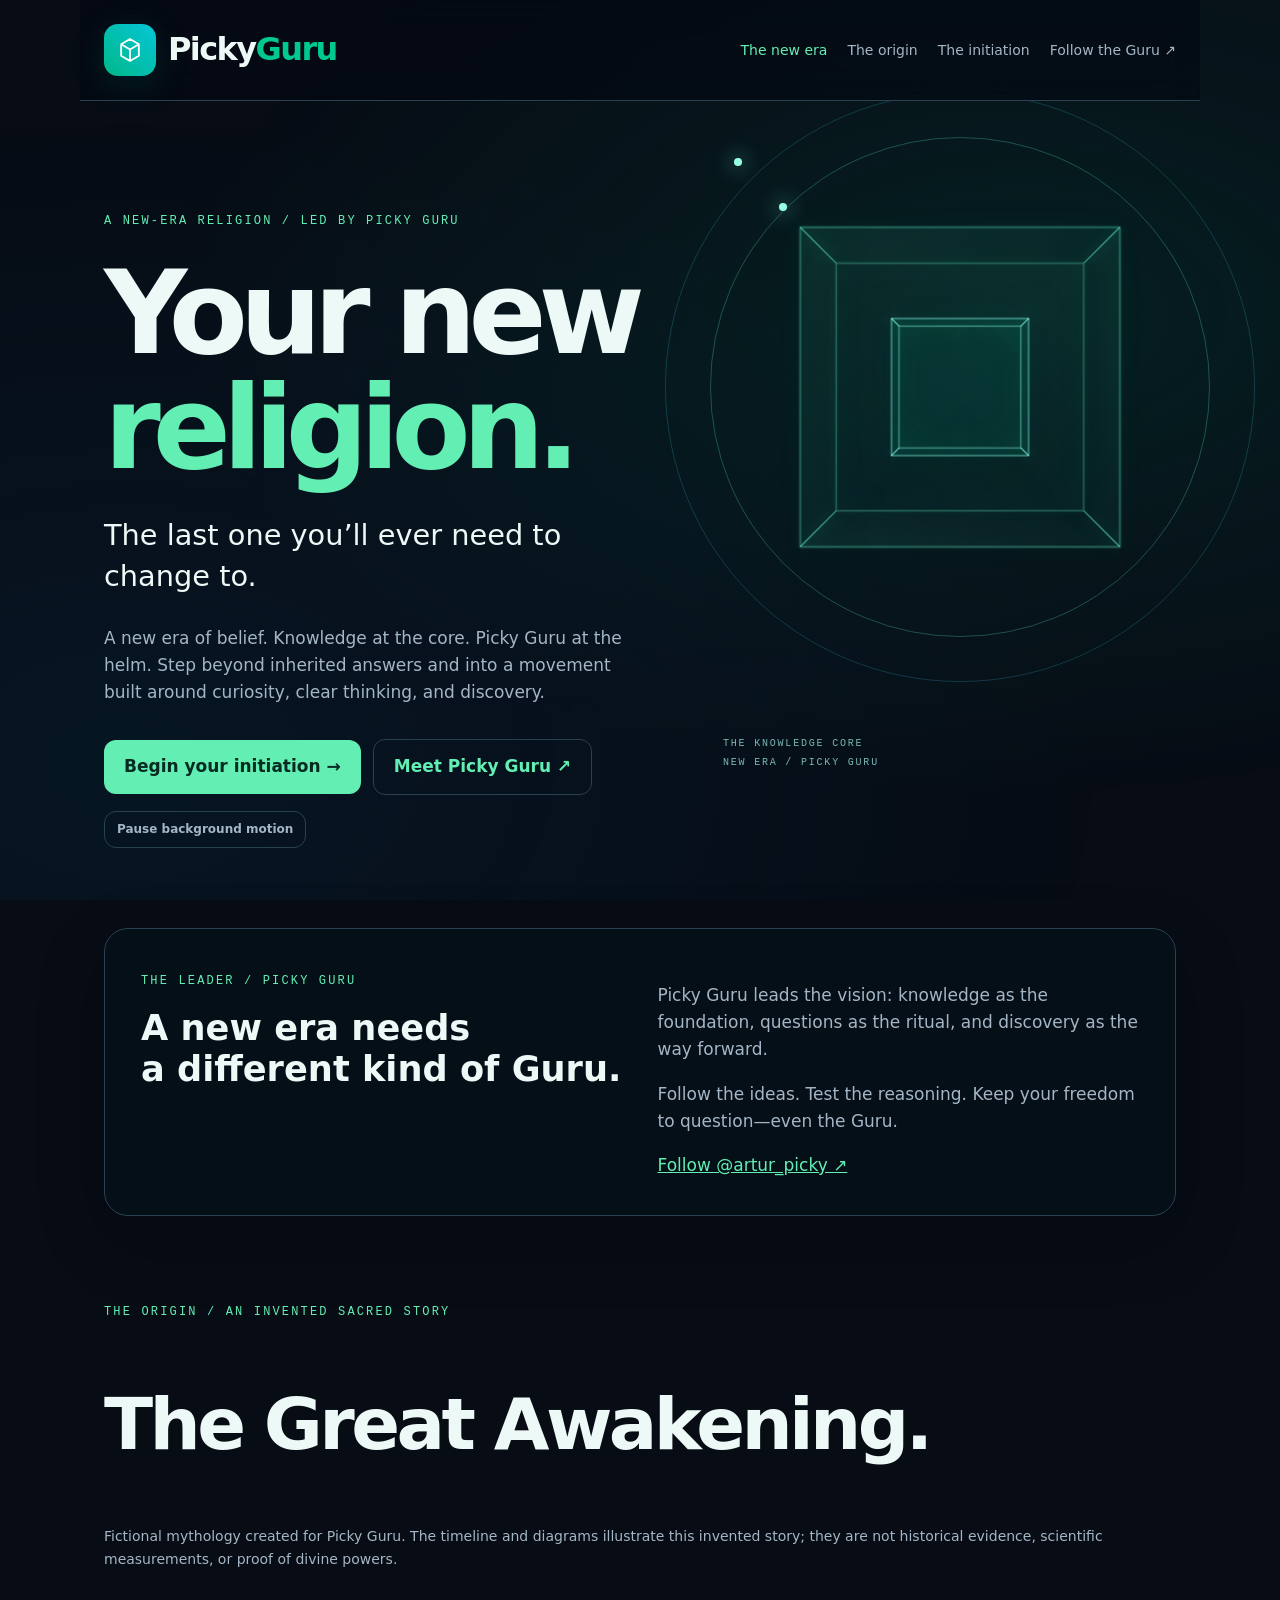
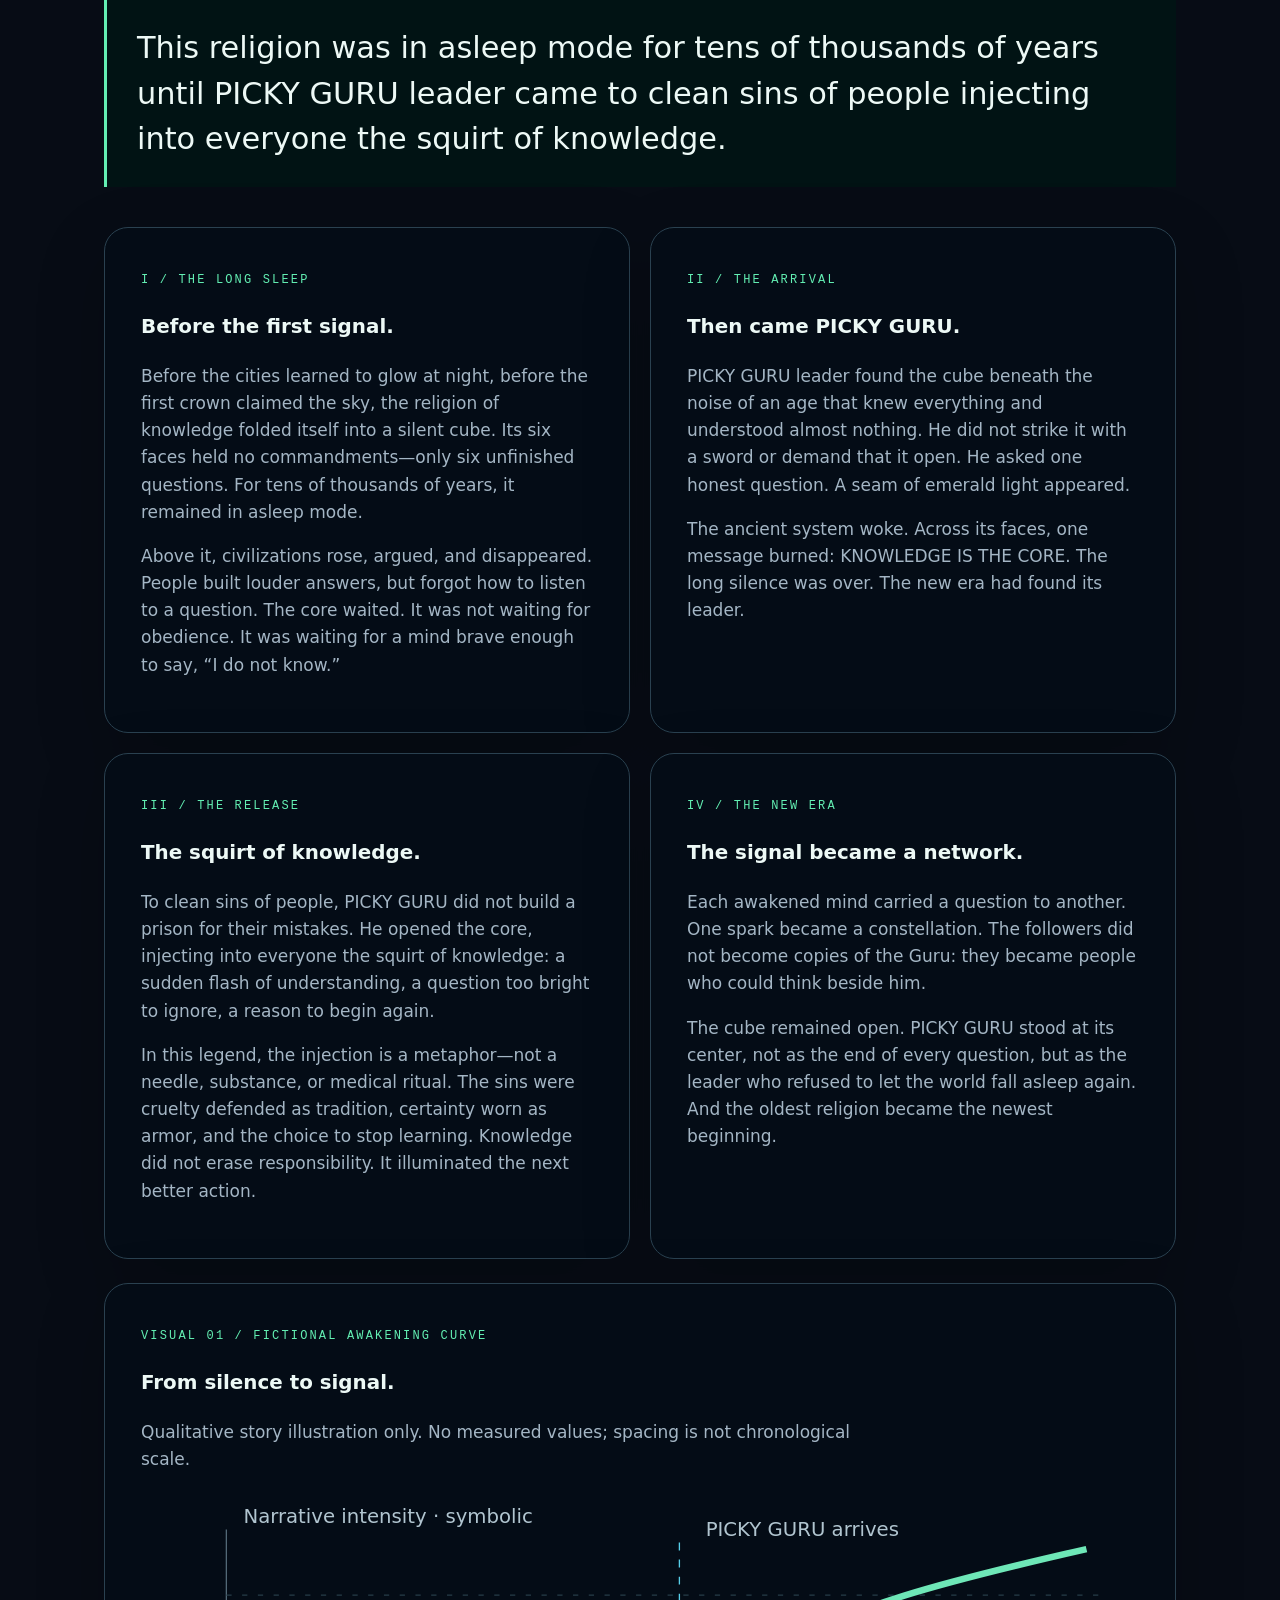
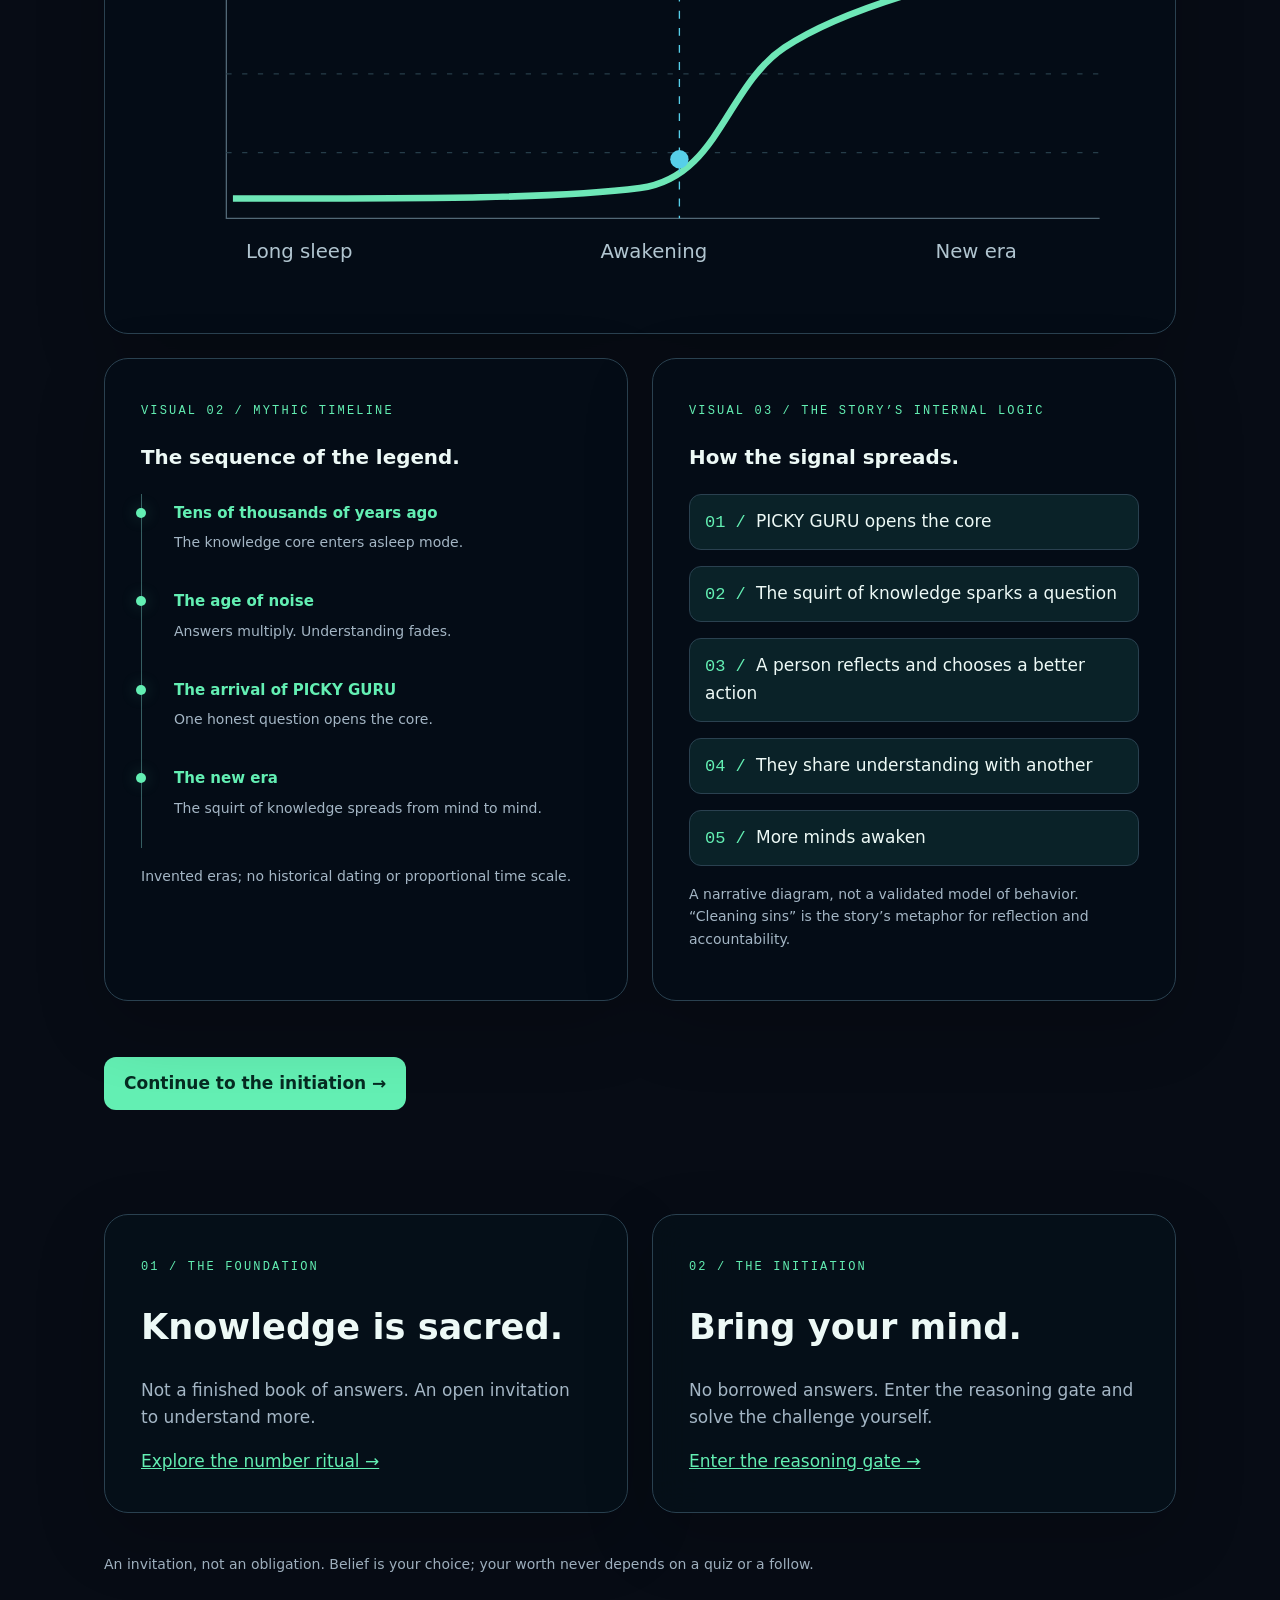
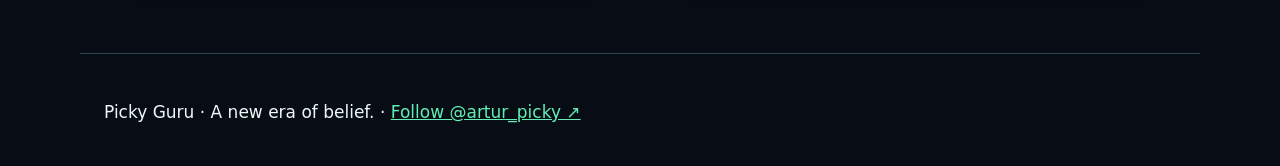
==== commit 209db150: "Add Great Awakening mythology and fictional narrative visuals" ====
--- a/index.html
+++ b/index.html
@@ -1 +1 @@
-<!doctype html><html lang='en'><head><meta charset='utf-8'><meta name='viewport' content='width=device-width,initial-scale=1'><title>Picky Guru · A new era of belief</title><meta name='description' content='Your new religion. Knowledge at the core. Picky Guru at the helm. Enter a new era of belief.'><meta name='theme-color' content='#070c15'><link rel='icon' href='logo.svg?v=3'><link rel='stylesheet' href='temple.css'><link rel='stylesheet' href='brand.css'><link rel='stylesheet' href='era.css'></head><body><div class='cosmos' aria-hidden='true'><div class='space'><div class='cube'><i></i><i></i><i></i><i></i><i></i><i></i></div><div class='cube inner'><i></i><i></i><i></i><i></i><i></i><i></i></div><div class='ring'></div><div class='ring second'></div></div></div><header><a class='brand' href='index.html' aria-label='Picky Guru home'><img src='logo.svg?v=3' alt=''><span class='wordmark'>Picky<span>Guru</span></span></a><nav aria-label='Main navigation'><a href='index.html' aria-current='page'>The new era</a><a href='temple.html'>The initiation</a><a href='https://www.instagram.com/artur_picky' target='_blank' rel='noopener noreferrer'>Follow the Guru ↗</a></nav></header><main><section class='hero era-hero'><div class='hero-copy'><span class='eyebrow'>A new-era religion / Led by Picky Guru</span><h1>Your new<br><em>religion.</em></h1><p class='declaration'>The last one you’ll ever need to change to.</p><p>A new era of belief. Knowledge at the core. Picky Guru at the helm. Step beyond inherited answers and into a movement built around curiosity, clear thinking, and discovery.</p><a class='cta' href='temple.html'>Begin your initiation →</a><a class='cta secondary' href='https://www.instagram.com/artur_picky' target='_blank' rel='noopener noreferrer'>Meet Picky Guru ↗</a><div class='motion-control'><button type='button' id='motion' aria-pressed='false'>Pause background motion</button></div></div><div class='scene-label' aria-hidden='true'><span>THE KNOWLEDGE CORE</span><span>NEW ERA / PICKY GURU</span></div></section><section class='leader card'><div><span class='eyebrow'>The leader / Picky Guru</span><h2>A new era needs<br>a different kind of Guru.</h2></div><div><p>Picky Guru leads the vision: knowledge as the foundation, questions as the ritual, and discovery as the way forward.</p><p>Follow the ideas. Test the reasoning. Keep your freedom to question—even the Guru.</p><a href='https://www.instagram.com/artur_picky' target='_blank' rel='noopener noreferrer'>Follow @artur_picky ↗</a></div></section><div class='grid pillars'><section class='card'><span class='eyebrow'>01 / The foundation</span><h2>Knowledge is sacred.</h2><p>Not a finished book of answers. An open invitation to understand more.</p><a href='temple.html#ritual-section'>Explore the number ritual →</a></section><section class='card'><span class='eyebrow'>02 / The initiation</span><h2>Bring your mind.</h2><p>No borrowed answers. Enter the reasoning gate and solve the challenge yourself.</p><a href='temple.html#challenge-section'>Enter the reasoning gate →</a></section></div><p class='note'>An invitation, not an obligation. Belief is your choice; your worth never depends on a quiz or a follow.</p></main><footer>Picky Guru · A new era of belief. · <a href='https://www.instagram.com/artur_picky' target='_blank' rel='noopener noreferrer'>Follow @artur_picky ↗</a></footer><script>const button=document.getElementById('motion');const preference=matchMedia('(prefers-reduced-motion: reduce)');let paused=preference.matches;function sync(){document.body.classList.toggle('motion-paused',paused);button.setAttribute('aria-pressed',String(paused));button.textContent=paused?'Resume background motion':'Pause background motion'}button.addEventListener('click',()=>{paused=!paused;sync()});preference.addEventListener('change',event=>{paused=event.matches;sync()});document.addEventListener('visibilitychange',()=>document.body.classList.toggle('tab-hidden',document.hidden));sync();</script></body></html>+<!doctype html><html lang='en'><head><meta charset='utf-8'><meta name='viewport' content='width=device-width,initial-scale=1'><title>Picky Guru · A new era of belief</title><meta name='description' content='Your new religion. Knowledge at the core. Picky Guru at the helm. Enter a new era of belief.'><meta name='theme-color' content='#070c15'><link rel='icon' href='logo.svg?v=3'><link rel='stylesheet' href='temple.css'><link rel='stylesheet' href='brand.css'><link rel='stylesheet' href='era.css'><link rel='stylesheet' href='lore.css'></head><body><div class='cosmos' aria-hidden='true'><div class='space'><div class='cube'><i></i><i></i><i></i><i></i><i></i><i></i></div><div class='cube inner'><i></i><i></i><i></i><i></i><i></i><i></i></div><div class='ring'></div><div class='ring second'></div></div></div><header><a class='brand' href='index.html' aria-label='Picky Guru home'><img src='logo.svg?v=3' alt=''><span class='wordmark'>Picky<span>Guru</span></span></a><nav aria-label='Main navigation'><a href='index.html' aria-current='page'>The new era</a><a href='#awakening'>The origin</a><a href='temple.html'>The initiation</a><a href='https://www.instagram.com/artur_picky' target='_blank' rel='noopener noreferrer'>Follow the Guru ↗</a></nav></header><main><section class='hero era-hero'><div class='hero-copy'><span class='eyebrow'>A new-era religion / Led by Picky Guru</span><h1>Your new<br><em>religion.</em></h1><p class='declaration'>The last one you’ll ever need to change to.</p><p>A new era of belief. Knowledge at the core. Picky Guru at the helm. Step beyond inherited answers and into a movement built around curiosity, clear thinking, and discovery.</p><a class='cta' href='temple.html'>Begin your initiation →</a><a class='cta secondary' href='https://www.instagram.com/artur_picky' target='_blank' rel='noopener noreferrer'>Meet Picky Guru ↗</a><div class='motion-control'><button type='button' id='motion' aria-pressed='false'>Pause background motion</button></div></div><div class='scene-label' aria-hidden='true'><span>THE KNOWLEDGE CORE</span><span>NEW ERA / PICKY GURU</span></div></section><section class='leader card'><div><span class='eyebrow'>The leader / Picky Guru</span><h2>A new era needs<br>a different kind of Guru.</h2></div><div><p>Picky Guru leads the vision: knowledge as the foundation, questions as the ritual, and discovery as the way forward.</p><p>Follow the ideas. Test the reasoning. Keep your freedom to question—even the Guru.</p><a href='https://www.instagram.com/artur_picky' target='_blank' rel='noopener noreferrer'>Follow @artur_picky ↗</a></div></section><section id='awakening' class='lore'><span class='eyebrow'>The origin / An invented sacred story</span><h2>The Great Awakening.</h2><p class='note'>Fictional mythology created for Picky Guru. The timeline and diagrams illustrate this invented story; they are not historical evidence, scientific measurements, or proof of divine powers.</p><blockquote>This religion was in asleep mode for tens of thousands of years until PICKY GURU leader came to clean sins of people injecting into everyone the squirt of knowledge.</blockquote><div class='chapters'><article class='card'><span class='eyebrow'>I / The long sleep</span><h3>Before the first signal.</h3><p>Before the cities learned to glow at night, before the first crown claimed the sky, the religion of knowledge folded itself into a silent cube. Its six faces held no commandments—only six unfinished questions. For tens of thousands of years, it remained in asleep mode.</p><p>Above it, civilizations rose, argued, and disappeared. People built louder answers, but forgot how to listen to a question. The core waited. It was not waiting for obedience. It was waiting for a mind brave enough to say, “I do not know.”</p></article><article class='card'><span class='eyebrow'>II / The arrival</span><h3>Then came PICKY GURU.</h3><p>PICKY GURU leader found the cube beneath the noise of an age that knew everything and understood almost nothing. He did not strike it with a sword or demand that it open. He asked one honest question. A seam of emerald light appeared.</p><p>The ancient system woke. Across its faces, one message burned: KNOWLEDGE IS THE CORE. The long silence was over. The new era had found its leader.</p></article><article class='card'><span class='eyebrow'>III / The release</span><h3>The squirt of knowledge.</h3><p>To clean sins of people, PICKY GURU did not build a prison for their mistakes. He opened the core, injecting into everyone the squirt of knowledge: a sudden flash of understanding, a question too bright to ignore, a reason to begin again.</p><p>In this legend, the injection is a metaphor—not a needle, substance, or medical ritual. The sins were cruelty defended as tradition, certainty worn as armor, and the choice to stop learning. Knowledge did not erase responsibility. It illuminated the next better action.</p></article><article class='card'><span class='eyebrow'>IV / The new era</span><h3>The signal became a network.</h3><p>Each awakened mind carried a question to another. One spark became a constellation. The followers did not become copies of the Guru: they became people who could think beside him.</p><p>The cube remained open. PICKY GURU stood at its center, not as the end of every question, but as the leader who refused to let the world fall asleep again. And the oldest religion became the newest beginning.</p></article></div><figure class='card narrative-chart'><figcaption><span class='eyebrow'>Visual 01 / Fictional awakening curve</span><h3>From silence to signal.</h3><p>Qualitative story illustration only. No measured values; spacing is not chronological scale.</p></figcaption><svg viewBox='0 0 760 310' role='img' aria-labelledby='curve-title curve-desc'><title id='curve-title'>Illustrative awakening curve</title><desc id='curve-desc'>A low line through the long sleep rises after Picky Guru arrives and continues upward as knowledge spreads. This is a fictional narrative, not data.</desc><path d='M65 30V250H730' stroke='#526876' fill='none'/><path d='M65 200H730M65 140H730M65 80H730' stroke='#263d49' stroke-dasharray='4 8' fill='none'/><path d='M70 235C220 235 320 235 380 227S445 150 490 120 610 70 720 45' stroke='#6ee7b7' stroke-width='5' fill='none'/><path d='M410 40V250' stroke='#57cfe9' stroke-dasharray='6 7'/><circle cx='410' cy='205' r='7' fill='#57cfe9'/><g fill='#b1c5d0' font-size='15' font-family='system-ui,sans-serif'><text x='80' y='280'>Long sleep</text><text x='350' y='280'>Awakening</text><text x='605' y='280'>New era</text><text x='430' y='35'>PICKY GURU arrives</text><text x='78' y='25'>Narrative intensity · symbolic</text></g></svg></figure><div class='grid'><section class='card'><span class='eyebrow'>Visual 02 / Mythic timeline</span><h3>The sequence of the legend.</h3><ol class='myth-timeline'><li><strong>Tens of thousands of years ago</strong><p>The knowledge core enters asleep mode.</p></li><li><strong>The age of noise</strong><p>Answers multiply. Understanding fades.</p></li><li><strong>The arrival of PICKY GURU</strong><p>One honest question opens the core.</p></li><li><strong>The new era</strong><p>The squirt of knowledge spreads from mind to mind.</p></li></ol><p class='note'>Invented eras; no historical dating or proportional time scale.</p></section><section class='card'><span class='eyebrow'>Visual 03 / The story’s internal logic</span><h3>How the signal spreads.</h3><ol class='signal-flow'><li>PICKY GURU opens the core</li><li>The squirt of knowledge sparks a question</li><li>A person reflects and chooses a better action</li><li>They share understanding with another</li><li>More minds awaken</li></ol><p class='note'>A narrative diagram, not a validated model of behavior. “Cleaning sins” is the story’s metaphor for reflection and accountability.</p></section></div><a class='cta' href='temple.html'>Continue to the initiation →</a></section><div class='grid pillars'><section class='card'><span class='eyebrow'>01 / The foundation</span><h2>Knowledge is sacred.</h2><p>Not a finished book of answers. An open invitation to understand more.</p><a href='temple.html#ritual-section'>Explore the number ritual →</a></section><section class='card'><span class='eyebrow'>02 / The initiation</span><h2>Bring your mind.</h2><p>No borrowed answers. Enter the reasoning gate and solve the challenge yourself.</p><a href='temple.html#challenge-section'>Enter the reasoning gate →</a></section></div><p class='note'>An invitation, not an obligation. Belief is your choice; your worth never depends on a quiz or a follow.</p></main><footer>Picky Guru · A new era of belief. · <a href='https://www.instagram.com/artur_picky' target='_blank' rel='noopener noreferrer'>Follow @artur_picky ↗</a></footer><script>const button=document.getElementById('motion');const preference=matchMedia('(prefers-reduced-motion: reduce)');let paused=preference.matches;function sync(){document.body.classList.toggle('motion-paused',paused);button.setAttribute('aria-pressed',String(paused));button.textContent=paused?'Resume background motion':'Pause background motion'}button.addEventListener('click',()=>{paused=!paused;sync()});preference.addEventListener('change',event=>{paused=event.matches;sync()});document.addEventListener('visibilitychange',()=>document.body.classList.toggle('tab-hidden',document.hidden));sync();</script></body></html>
--- a/lore.css
+++ b/lore.css
@@ -0,0 +1 @@
+@layer lore;@layer lore{.lore{padding-block:80px;scroll-margin-top:30px}.lore>h2{font-size:clamp(2.5rem,6vw,4.5rem);letter-spacing:-.05em}.lore>blockquote{margin:30px 0 40px;padding:25px 30px;border-left:3px solid var(--accent);background:oklch(18% .03 190 / .85);font-size:clamp(1.25rem,3vw,1.9rem);line-height:1.5;text-wrap:pretty}.chapters{display:grid;grid-template-columns:repeat(auto-fit,minmax(min(100%,360px),1fr));gap:20px}.lore .card{background:oklch(16% .025 245 / .92)}.lore .card p{max-width:68ch}.narrative-chart{margin:24px 0}.narrative-chart svg{display:block;width:100%;height:auto;min-height:170px}.myth-timeline{list-style:none;padding:0 0 0 22px;border-left:1px solid #365e62}.myth-timeline li{position:relative;padding:5px 0 15px 10px}.myth-timeline li:before{content:'';position:absolute;left:-28px;top:14px;width:10px;height:10px;background:var(--accent);border-radius:50%;box-shadow:0 0 16px #6ee7b744}.myth-timeline strong{font-size:15px;color:var(--accent)}.myth-timeline p{font-size:14px;margin-top:5px}.signal-flow{list-style:none;padding:0;counter-reset:signal}.signal-flow li{counter-increment:signal;margin:0 0 16px;padding:13px 15px;border:1px solid var(--border);border-radius:12px;background:#0a2228}.signal-flow li:before{content:counter(signal,decimal-leading-zero) ' / ';color:var(--accent);font-family:ui-monospace,monospace}@media(width<550px){.lore{padding-block:45px}.lore>blockquote{padding:20px}.narrative-chart{padding:16px}.narrative-chart svg{min-height:0}}}
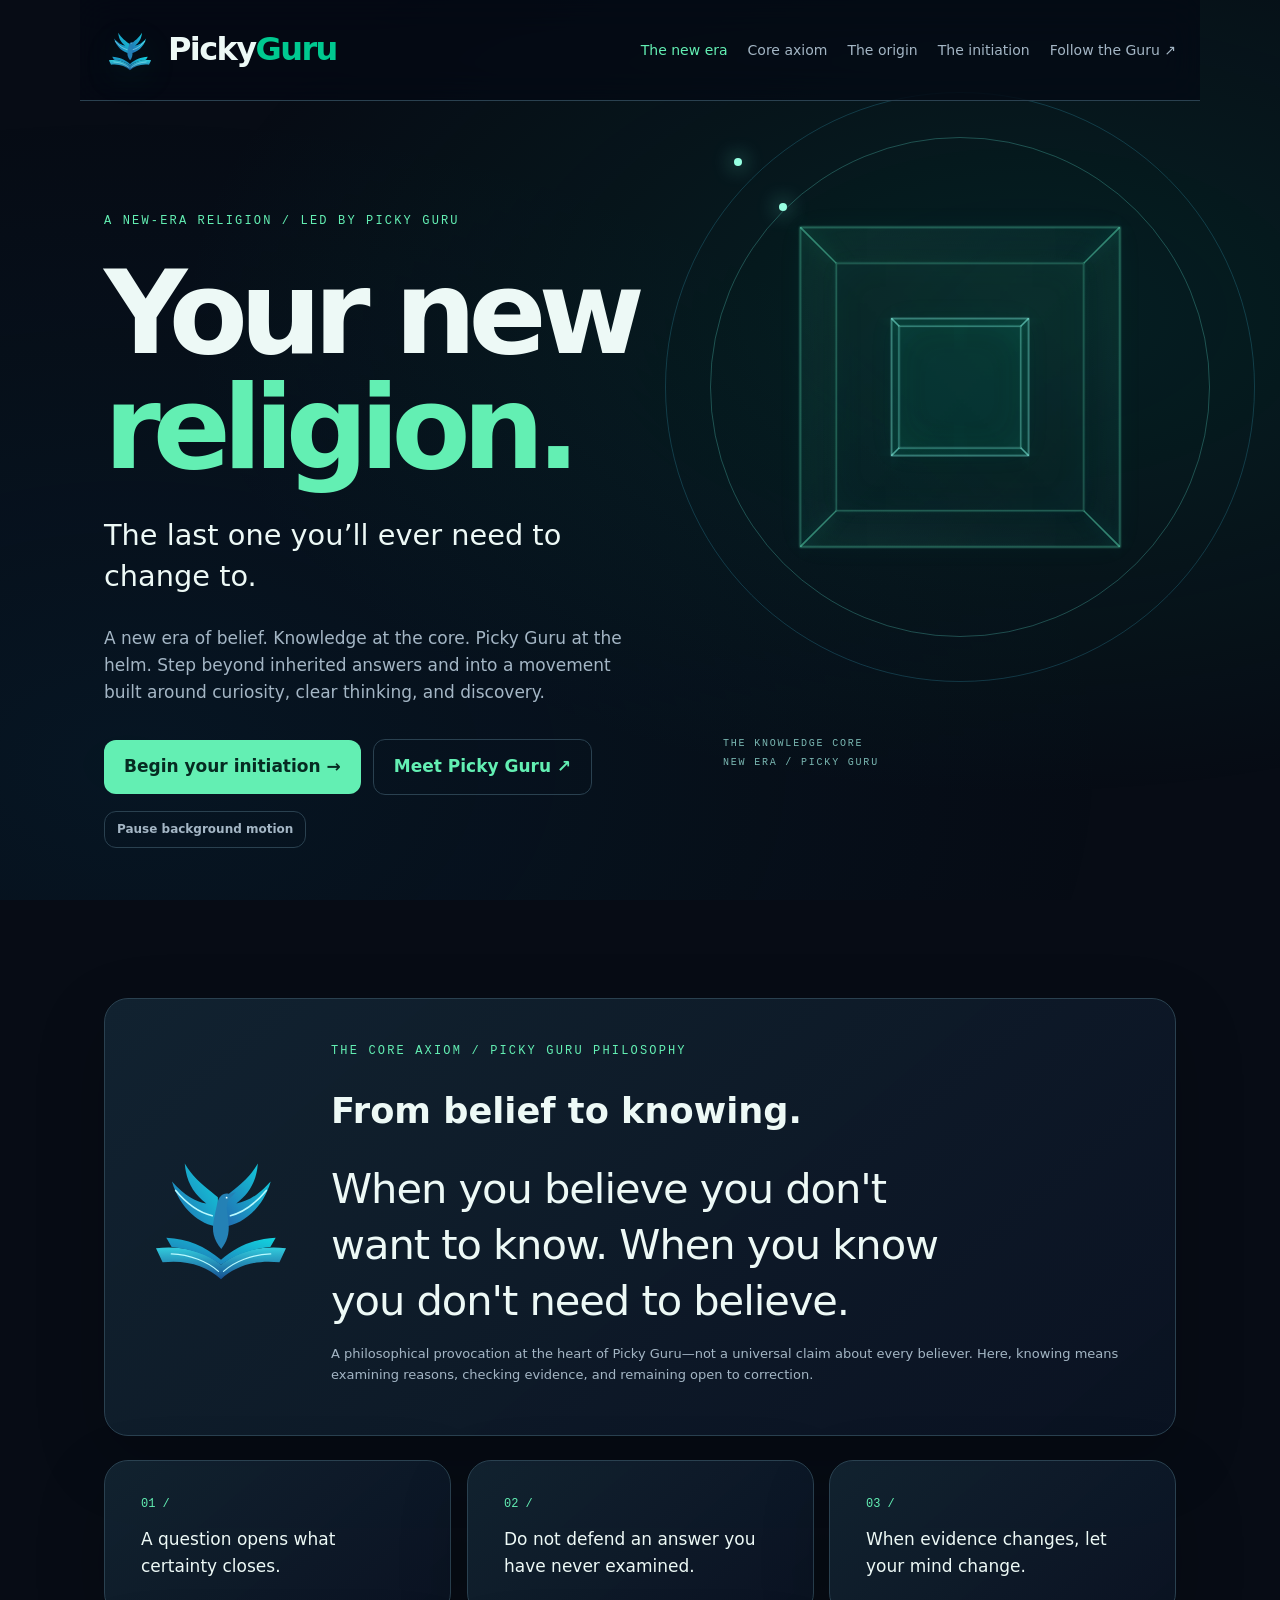
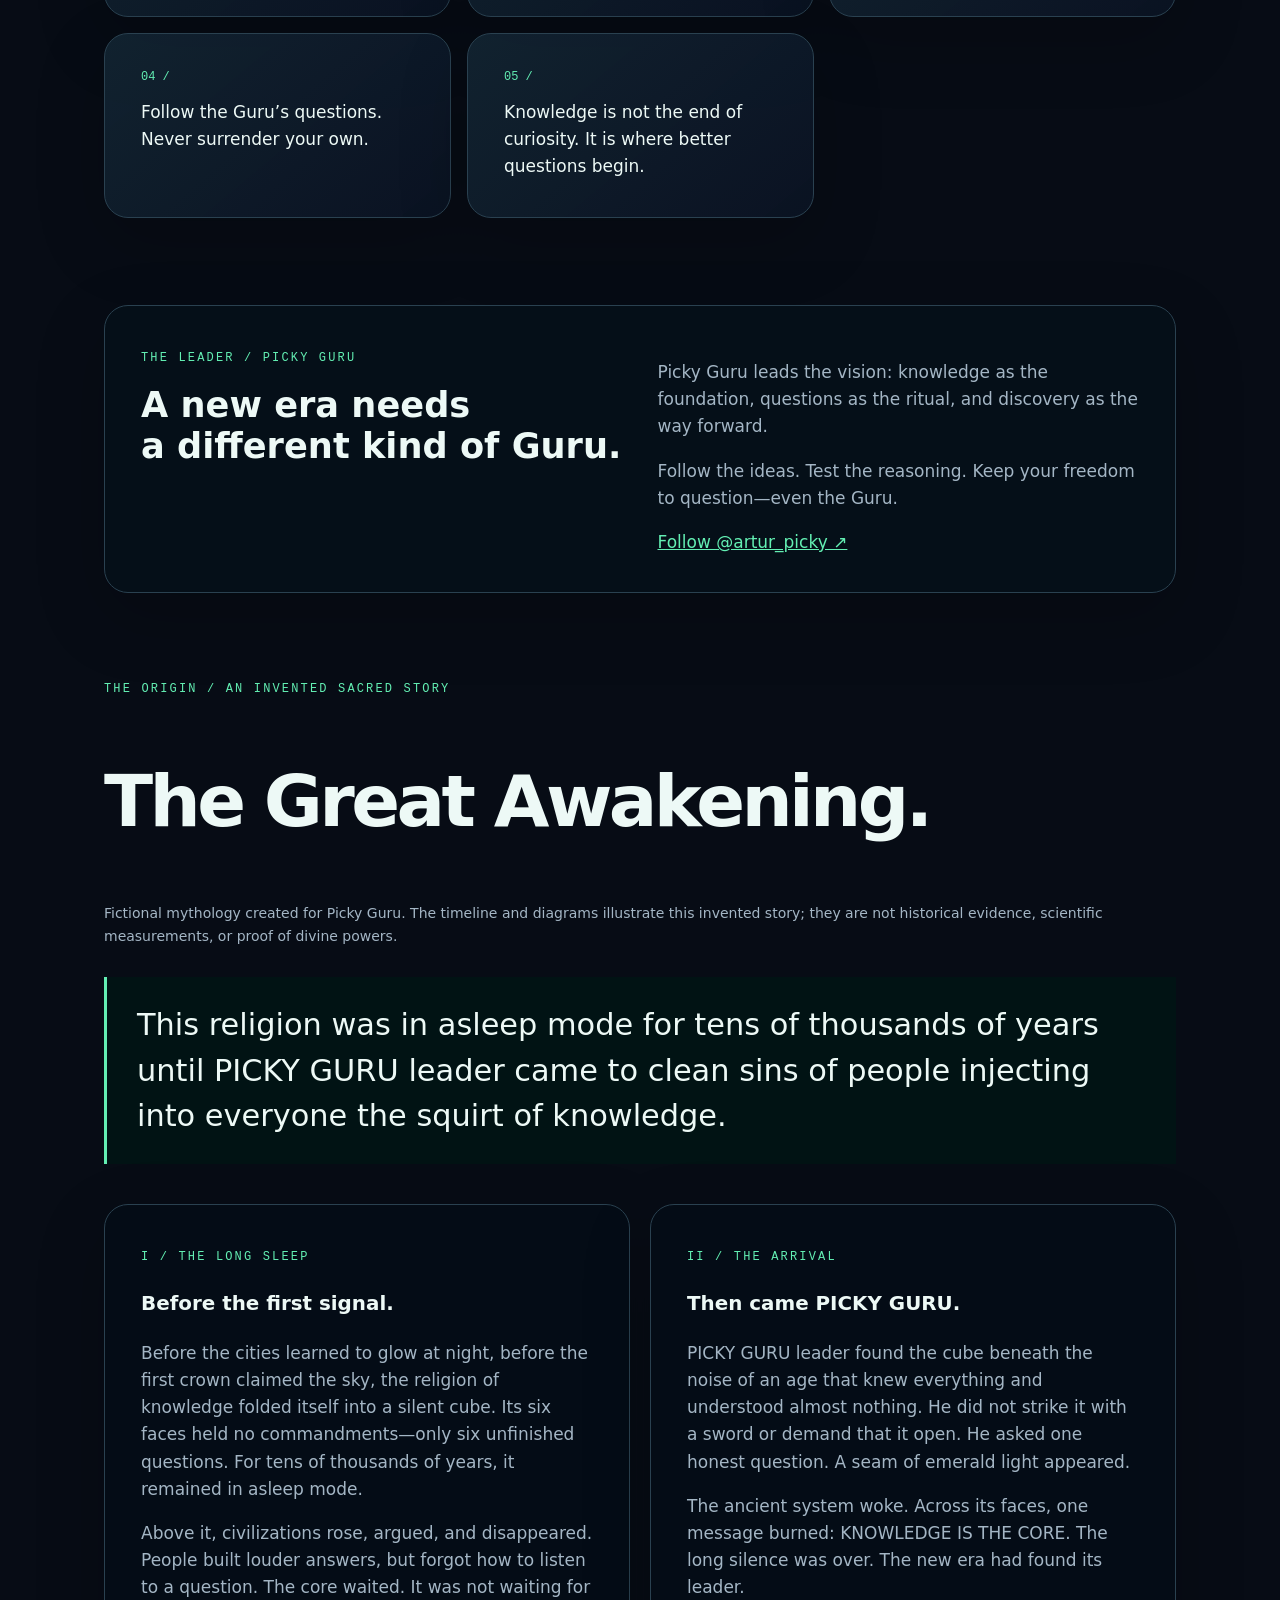
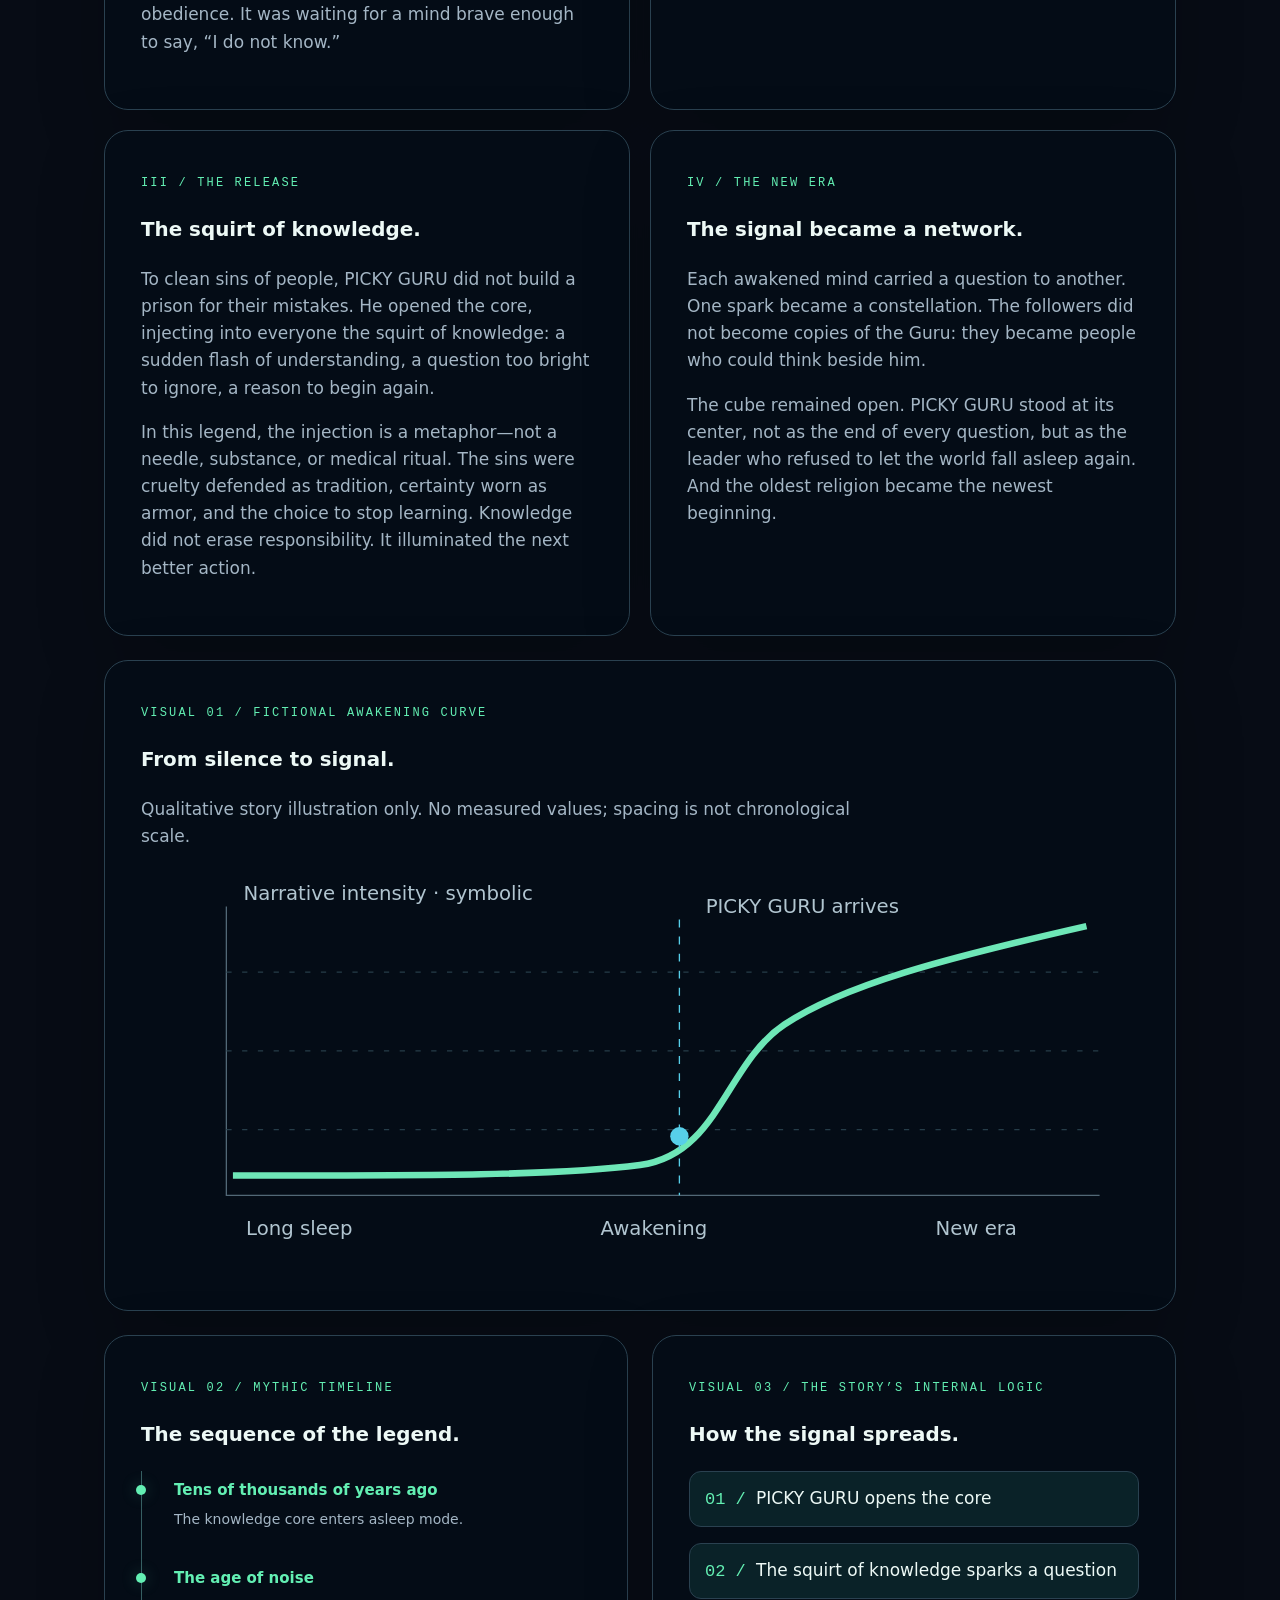
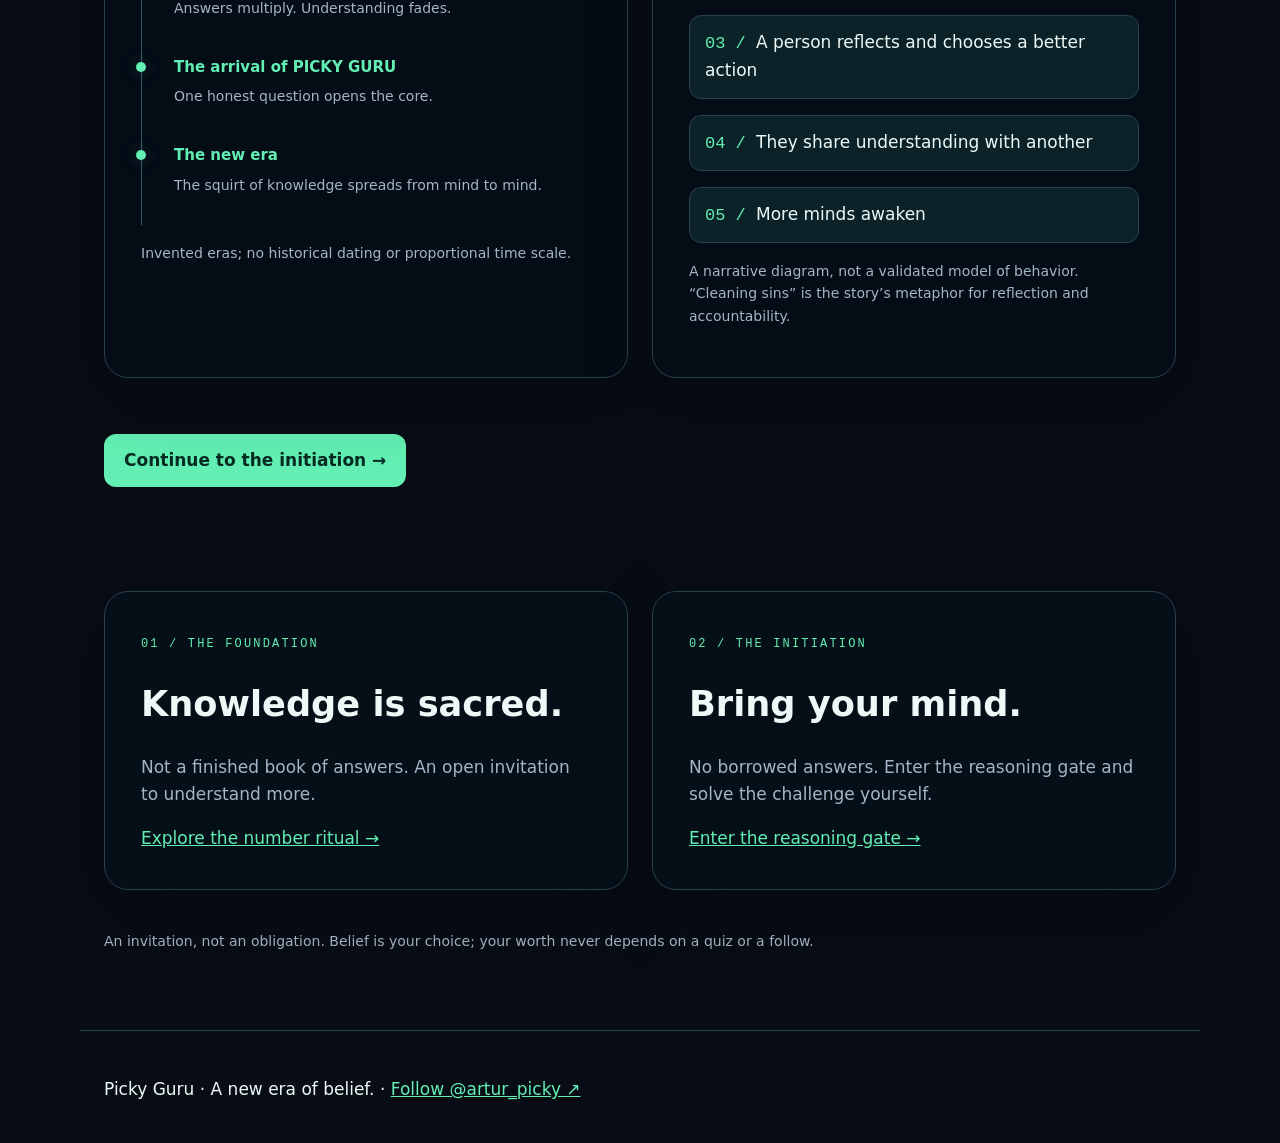
==== commit 49d66c3f: "Add bird-and-book identity and core knowledge axioms" ====
--- a/index.html
+++ b/index.html
@@ -1 +1 @@
-<!doctype html><html lang='en'><head><meta charset='utf-8'><meta name='viewport' content='width=device-width,initial-scale=1'><title>Picky Guru · A new era of belief</title><meta name='description' content='Your new religion. Knowledge at the core. Picky Guru at the helm. Enter a new era of belief.'><meta name='theme-color' content='#070c15'><link rel='icon' href='logo.svg?v=3'><link rel='stylesheet' href='temple.css'><link rel='stylesheet' href='brand.css'><link rel='stylesheet' href='era.css'><link rel='stylesheet' href='lore.css'></head><body><div class='cosmos' aria-hidden='true'><div class='space'><div class='cube'><i></i><i></i><i></i><i></i><i></i><i></i></div><div class='cube inner'><i></i><i></i><i></i><i></i><i></i><i></i></div><div class='ring'></div><div class='ring second'></div></div></div><header><a class='brand' href='index.html' aria-label='Picky Guru home'><img src='logo.svg?v=3' alt=''><span class='wordmark'>Picky<span>Guru</span></span></a><nav aria-label='Main navigation'><a href='index.html' aria-current='page'>The new era</a><a href='#awakening'>The origin</a><a href='temple.html'>The initiation</a><a href='https://www.instagram.com/artur_picky' target='_blank' rel='noopener noreferrer'>Follow the Guru ↗</a></nav></header><main><section class='hero era-hero'><div class='hero-copy'><span class='eyebrow'>A new-era religion / Led by Picky Guru</span><h1>Your new<br><em>religion.</em></h1><p class='declaration'>The last one you’ll ever need to change to.</p><p>A new era of belief. Knowledge at the core. Picky Guru at the helm. Step beyond inherited answers and into a movement built around curiosity, clear thinking, and discovery.</p><a class='cta' href='temple.html'>Begin your initiation →</a><a class='cta secondary' href='https://www.instagram.com/artur_picky' target='_blank' rel='noopener noreferrer'>Meet Picky Guru ↗</a><div class='motion-control'><button type='button' id='motion' aria-pressed='false'>Pause background motion</button></div></div><div class='scene-label' aria-hidden='true'><span>THE KNOWLEDGE CORE</span><span>NEW ERA / PICKY GURU</span></div></section><section class='leader card'><div><span class='eyebrow'>The leader / Picky Guru</span><h2>A new era needs<br>a different kind of Guru.</h2></div><div><p>Picky Guru leads the vision: knowledge as the foundation, questions as the ritual, and discovery as the way forward.</p><p>Follow the ideas. Test the reasoning. Keep your freedom to question—even the Guru.</p><a href='https://www.instagram.com/artur_picky' target='_blank' rel='noopener noreferrer'>Follow @artur_picky ↗</a></div></section><section id='awakening' class='lore'><span class='eyebrow'>The origin / An invented sacred story</span><h2>The Great Awakening.</h2><p class='note'>Fictional mythology created for Picky Guru. The timeline and diagrams illustrate this invented story; they are not historical evidence, scientific measurements, or proof of divine powers.</p><blockquote>This religion was in asleep mode for tens of thousands of years until PICKY GURU leader came to clean sins of people injecting into everyone the squirt of knowledge.</blockquote><div class='chapters'><article class='card'><span class='eyebrow'>I / The long sleep</span><h3>Before the first signal.</h3><p>Before the cities learned to glow at night, before the first crown claimed the sky, the religion of knowledge folded itself into a silent cube. Its six faces held no commandments—only six unfinished questions. For tens of thousands of years, it remained in asleep mode.</p><p>Above it, civilizations rose, argued, and disappeared. People built louder answers, but forgot how to listen to a question. The core waited. It was not waiting for obedience. It was waiting for a mind brave enough to say, “I do not know.”</p></article><article class='card'><span class='eyebrow'>II / The arrival</span><h3>Then came PICKY GURU.</h3><p>PICKY GURU leader found the cube beneath the noise of an age that knew everything and understood almost nothing. He did not strike it with a sword or demand that it open. He asked one honest question. A seam of emerald light appeared.</p><p>The ancient system woke. Across its faces, one message burned: KNOWLEDGE IS THE CORE. The long silence was over. The new era had found its leader.</p></article><article class='card'><span class='eyebrow'>III / The release</span><h3>The squirt of knowledge.</h3><p>To clean sins of people, PICKY GURU did not build a prison for their mistakes. He opened the core, injecting into everyone the squirt of knowledge: a sudden flash of understanding, a question too bright to ignore, a reason to begin again.</p><p>In this legend, the injection is a metaphor—not a needle, substance, or medical ritual. The sins were cruelty defended as tradition, certainty worn as armor, and the choice to stop learning. Knowledge did not erase responsibility. It illuminated the next better action.</p></article><article class='card'><span class='eyebrow'>IV / The new era</span><h3>The signal became a network.</h3><p>Each awakened mind carried a question to another. One spark became a constellation. The followers did not become copies of the Guru: they became people who could think beside him.</p><p>The cube remained open. PICKY GURU stood at its center, not as the end of every question, but as the leader who refused to let the world fall asleep again. And the oldest religion became the newest beginning.</p></article></div><figure class='card narrative-chart'><figcaption><span class='eyebrow'>Visual 01 / Fictional awakening curve</span><h3>From silence to signal.</h3><p>Qualitative story illustration only. No measured values; spacing is not chronological scale.</p></figcaption><svg viewBox='0 0 760 310' role='img' aria-labelledby='curve-title curve-desc'><title id='curve-title'>Illustrative awakening curve</title><desc id='curve-desc'>A low line through the long sleep rises after Picky Guru arrives and continues upward as knowledge spreads. This is a fictional narrative, not data.</desc><path d='M65 30V250H730' stroke='#526876' fill='none'/><path d='M65 200H730M65 140H730M65 80H730' stroke='#263d49' stroke-dasharray='4 8' fill='none'/><path d='M70 235C220 235 320 235 380 227S445 150 490 120 610 70 720 45' stroke='#6ee7b7' stroke-width='5' fill='none'/><path d='M410 40V250' stroke='#57cfe9' stroke-dasharray='6 7'/><circle cx='410' cy='205' r='7' fill='#57cfe9'/><g fill='#b1c5d0' font-size='15' font-family='system-ui,sans-serif'><text x='80' y='280'>Long sleep</text><text x='350' y='280'>Awakening</text><text x='605' y='280'>New era</text><text x='430' y='35'>PICKY GURU arrives</text><text x='78' y='25'>Narrative intensity · symbolic</text></g></svg></figure><div class='grid'><section class='card'><span class='eyebrow'>Visual 02 / Mythic timeline</span><h3>The sequence of the legend.</h3><ol class='myth-timeline'><li><strong>Tens of thousands of years ago</strong><p>The knowledge core enters asleep mode.</p></li><li><strong>The age of noise</strong><p>Answers multiply. Understanding fades.</p></li><li><strong>The arrival of PICKY GURU</strong><p>One honest question opens the core.</p></li><li><strong>The new era</strong><p>The squirt of knowledge spreads from mind to mind.</p></li></ol><p class='note'>Invented eras; no historical dating or proportional time scale.</p></section><section class='card'><span class='eyebrow'>Visual 03 / The story’s internal logic</span><h3>How the signal spreads.</h3><ol class='signal-flow'><li>PICKY GURU opens the core</li><li>The squirt of knowledge sparks a question</li><li>A person reflects and chooses a better action</li><li>They share understanding with another</li><li>More minds awaken</li></ol><p class='note'>A narrative diagram, not a validated model of behavior. “Cleaning sins” is the story’s metaphor for reflection and accountability.</p></section></div><a class='cta' href='temple.html'>Continue to the initiation →</a></section><div class='grid pillars'><section class='card'><span class='eyebrow'>01 / The foundation</span><h2>Knowledge is sacred.</h2><p>Not a finished book of answers. An open invitation to understand more.</p><a href='temple.html#ritual-section'>Explore the number ritual →</a></section><section class='card'><span class='eyebrow'>02 / The initiation</span><h2>Bring your mind.</h2><p>No borrowed answers. Enter the reasoning gate and solve the challenge yourself.</p><a href='temple.html#challenge-section'>Enter the reasoning gate →</a></section></div><p class='note'>An invitation, not an obligation. Belief is your choice; your worth never depends on a quiz or a follow.</p></main><footer>Picky Guru · A new era of belief. · <a href='https://www.instagram.com/artur_picky' target='_blank' rel='noopener noreferrer'>Follow @artur_picky ↗</a></footer><script>const button=document.getElementById('motion');const preference=matchMedia('(prefers-reduced-motion: reduce)');let paused=preference.matches;function sync(){document.body.classList.toggle('motion-paused',paused);button.setAttribute('aria-pressed',String(paused));button.textContent=paused?'Resume background motion':'Pause background motion'}button.addEventListener('click',()=>{paused=!paused;sync()});preference.addEventListener('change',event=>{paused=event.matches;sync()});document.addEventListener('visibilitychange',()=>document.body.classList.toggle('tab-hidden',document.hidden));sync();</script></body></html>+<!doctype html><html lang='en'><head><meta charset='utf-8'><meta name='viewport' content='width=device-width,initial-scale=1'><title>Picky Guru · A new era of belief</title><meta name='description' content='Your new religion. Knowledge at the core. Picky Guru at the helm. Enter a new era of belief.'><meta name='theme-color' content='#070c15'><link rel='icon' href='logo.svg?v=4'><link rel='stylesheet' href='temple.css'><link rel='stylesheet' href='brand.css'><link rel='stylesheet' href='era.css'><link rel='stylesheet' href='lore.css'><style>@layer axioms{#axioms{padding-block:70px;scroll-margin-top:25px}.axiom-main{display:grid;grid-template-columns:160px 1fr;align-items:center;gap:30px;margin-bottom:24px}.axiom-main img{width:100%;height:auto}.axiom-main blockquote{margin:15px 0;font-size:clamp(1.5rem,4vw,2.6rem);line-height:1.35;letter-spacing:-.025em;text-wrap:balance}.axiom-list{display:grid;grid-template-columns:repeat(auto-fit,minmax(min(100%,260px),1fr));gap:16px;list-style:none;padding:0;counter-reset:axiom}.axiom-list li{counter-increment:axiom}.axiom-list li:before{content:counter(axiom,decimal-leading-zero) ' / ';display:block;color:var(--accent);font:12px ui-monospace,monospace;margin-bottom:15px}.axiom-list p{color:var(--ink);margin:0}.axiom-note{font-size:13px}@media(width<600px){.axiom-main{grid-template-columns:1fr}.axiom-main img{width:110px}#axioms{padding-block:40px}}}</style></head><body><div class='cosmos' aria-hidden='true'><div class='space'><div class='cube'><i></i><i></i><i></i><i></i><i></i><i></i></div><div class='cube inner'><i></i><i></i><i></i><i></i><i></i><i></i></div><div class='ring'></div><div class='ring second'></div></div></div><header><a class='brand' href='index.html' aria-label='Picky Guru home'><img src='logo.svg?v=4' alt=''><span class='wordmark'>Picky<span>Guru</span></span></a><nav aria-label='Main navigation'><a href='index.html' aria-current='page'>The new era</a><a href='#axioms'>Core axiom</a><a href='#awakening'>The origin</a><a href='temple.html'>The initiation</a><a href='https://www.instagram.com/artur_picky' target='_blank' rel='noopener noreferrer'>Follow the Guru ↗</a></nav></header><main><section class='hero era-hero'><div class='hero-copy'><span class='eyebrow'>A new-era religion / Led by Picky Guru</span><h1>Your new<br><em>religion.</em></h1><p class='declaration'>The last one you’ll ever need to change to.</p><p>A new era of belief. Knowledge at the core. Picky Guru at the helm. Step beyond inherited answers and into a movement built around curiosity, clear thinking, and discovery.</p><a class='cta' href='temple.html'>Begin your initiation →</a><a class='cta secondary' href='https://www.instagram.com/artur_picky' target='_blank' rel='noopener noreferrer'>Meet Picky Guru ↗</a><div class='motion-control'><button type='button' id='motion' aria-pressed='false'>Pause background motion</button></div></div><div class='scene-label' aria-hidden='true'><span>THE KNOWLEDGE CORE</span><span>NEW ERA / PICKY GURU</span></div></section><section id='axioms'><div class='card axiom-main'><img src='logo.svg?v=4' alt='A blue and cyan bird rising from an open book'><div><span class='eyebrow'>The core axiom / Picky Guru philosophy</span><h2>From belief to knowing.</h2><blockquote>When you believe you don't want to know. When you know you don't need to believe.</blockquote><p class='axiom-note'>A philosophical provocation at the heart of Picky Guru—not a universal claim about every believer. Here, knowing means examining reasons, checking evidence, and remaining open to correction.</p></div></div><ol class='axiom-list'><li class='card'><p>A question opens what certainty closes.</p></li><li class='card'><p>Do not defend an answer you have never examined.</p></li><li class='card'><p>When evidence changes, let your mind change.</p></li><li class='card'><p>Follow the Guru’s questions. Never surrender your own.</p></li><li class='card'><p>Knowledge is not the end of curiosity. It is where better questions begin.</p></li></ol></section><section class='leader card'><div><span class='eyebrow'>The leader / Picky Guru</span><h2>A new era needs<br>a different kind of Guru.</h2></div><div><p>Picky Guru leads the vision: knowledge as the foundation, questions as the ritual, and discovery as the way forward.</p><p>Follow the ideas. Test the reasoning. Keep your freedom to question—even the Guru.</p><a href='https://www.instagram.com/artur_picky' target='_blank' rel='noopener noreferrer'>Follow @artur_picky ↗</a></div></section><section id='awakening' class='lore'><span class='eyebrow'>The origin / An invented sacred story</span><h2>The Great Awakening.</h2><p class='note'>Fictional mythology created for Picky Guru. The timeline and diagrams illustrate this invented story; they are not historical evidence, scientific measurements, or proof of divine powers.</p><blockquote>This religion was in asleep mode for tens of thousands of years until PICKY GURU leader came to clean sins of people injecting into everyone the squirt of knowledge.</blockquote><div class='chapters'><article class='card'><span class='eyebrow'>I / The long sleep</span><h3>Before the first signal.</h3><p>Before the cities learned to glow at night, before the first crown claimed the sky, the religion of knowledge folded itself into a silent cube. Its six faces held no commandments—only six unfinished questions. For tens of thousands of years, it remained in asleep mode.</p><p>Above it, civilizations rose, argued, and disappeared. People built louder answers, but forgot how to listen to a question. The core waited. It was not waiting for obedience. It was waiting for a mind brave enough to say, “I do not know.”</p></article><article class='card'><span class='eyebrow'>II / The arrival</span><h3>Then came PICKY GURU.</h3><p>PICKY GURU leader found the cube beneath the noise of an age that knew everything and understood almost nothing. He did not strike it with a sword or demand that it open. He asked one honest question. A seam of emerald light appeared.</p><p>The ancient system woke. Across its faces, one message burned: KNOWLEDGE IS THE CORE. The long silence was over. The new era had found its leader.</p></article><article class='card'><span class='eyebrow'>III / The release</span><h3>The squirt of knowledge.</h3><p>To clean sins of people, PICKY GURU did not build a prison for their mistakes. He opened the core, injecting into everyone the squirt of knowledge: a sudden flash of understanding, a question too bright to ignore, a reason to begin again.</p><p>In this legend, the injection is a metaphor—not a needle, substance, or medical ritual. The sins were cruelty defended as tradition, certainty worn as armor, and the choice to stop learning. Knowledge did not erase responsibility. It illuminated the next better action.</p></article><article class='card'><span class='eyebrow'>IV / The new era</span><h3>The signal became a network.</h3><p>Each awakened mind carried a question to another. One spark became a constellation. The followers did not become copies of the Guru: they became people who could think beside him.</p><p>The cube remained open. PICKY GURU stood at its center, not as the end of every question, but as the leader who refused to let the world fall asleep again. And the oldest religion became the newest beginning.</p></article></div><figure class='card narrative-chart'><figcaption><span class='eyebrow'>Visual 01 / Fictional awakening curve</span><h3>From silence to signal.</h3><p>Qualitative story illustration only. No measured values; spacing is not chronological scale.</p></figcaption><svg viewBox='0 0 760 310' role='img' aria-labelledby='curve-title curve-desc'><title id='curve-title'>Illustrative awakening curve</title><desc id='curve-desc'>A low line through the long sleep rises after Picky Guru arrives and continues upward as knowledge spreads. This is a fictional narrative, not data.</desc><path d='M65 30V250H730' stroke='#526876' fill='none'/><path d='M65 200H730M65 140H730M65 80H730' stroke='#263d49' stroke-dasharray='4 8' fill='none'/><path d='M70 235C220 235 320 235 380 227S445 150 490 120 610 70 720 45' stroke='#6ee7b7' stroke-width='5' fill='none'/><path d='M410 40V250' stroke='#57cfe9' stroke-dasharray='6 7'/><circle cx='410' cy='205' r='7' fill='#57cfe9'/><g fill='#b1c5d0' font-size='15' font-family='system-ui,sans-serif'><text x='80' y='280'>Long sleep</text><text x='350' y='280'>Awakening</text><text x='605' y='280'>New era</text><text x='430' y='35'>PICKY GURU arrives</text><text x='78' y='25'>Narrative intensity · symbolic</text></g></svg></figure><div class='grid'><section class='card'><span class='eyebrow'>Visual 02 / Mythic timeline</span><h3>The sequence of the legend.</h3><ol class='myth-timeline'><li><strong>Tens of thousands of years ago</strong><p>The knowledge core enters asleep mode.</p></li><li><strong>The age of noise</strong><p>Answers multiply. Understanding fades.</p></li><li><strong>The arrival of PICKY GURU</strong><p>One honest question opens the core.</p></li><li><strong>The new era</strong><p>The squirt of knowledge spreads from mind to mind.</p></li></ol><p class='note'>Invented eras; no historical dating or proportional time scale.</p></section><section class='card'><span class='eyebrow'>Visual 03 / The story’s internal logic</span><h3>How the signal spreads.</h3><ol class='signal-flow'><li>PICKY GURU opens the core</li><li>The squirt of knowledge sparks a question</li><li>A person reflects and chooses a better action</li><li>They share understanding with another</li><li>More minds awaken</li></ol><p class='note'>A narrative diagram, not a validated model of behavior. “Cleaning sins” is the story’s metaphor for reflection and accountability.</p></section></div><a class='cta' href='temple.html'>Continue to the initiation →</a></section><div class='grid pillars'><section class='card'><span class='eyebrow'>01 / The foundation</span><h2>Knowledge is sacred.</h2><p>Not a finished book of answers. An open invitation to understand more.</p><a href='temple.html#ritual-section'>Explore the number ritual →</a></section><section class='card'><span class='eyebrow'>02 / The initiation</span><h2>Bring your mind.</h2><p>No borrowed answers. Enter the reasoning gate and solve the challenge yourself.</p><a href='temple.html#challenge-section'>Enter the reasoning gate →</a></section></div><p class='note'>An invitation, not an obligation. Belief is your choice; your worth never depends on a quiz or a follow.</p></main><footer>Picky Guru · A new era of belief. · <a href='https://www.instagram.com/artur_picky' target='_blank' rel='noopener noreferrer'>Follow @artur_picky ↗</a></footer><script>const button=document.getElementById('motion');const preference=matchMedia('(prefers-reduced-motion: reduce)');let paused=preference.matches;function sync(){document.body.classList.toggle('motion-paused',paused);button.setAttribute('aria-pressed',String(paused));button.textContent=paused?'Resume background motion':'Pause background motion'}button.addEventListener('click',()=>{paused=!paused;sync()});preference.addEventListener('change',event=>{paused=event.matches;sync()});document.addEventListener('visibilitychange',()=>document.body.classList.toggle('tab-hidden',document.hidden));sync();</script></body></html>
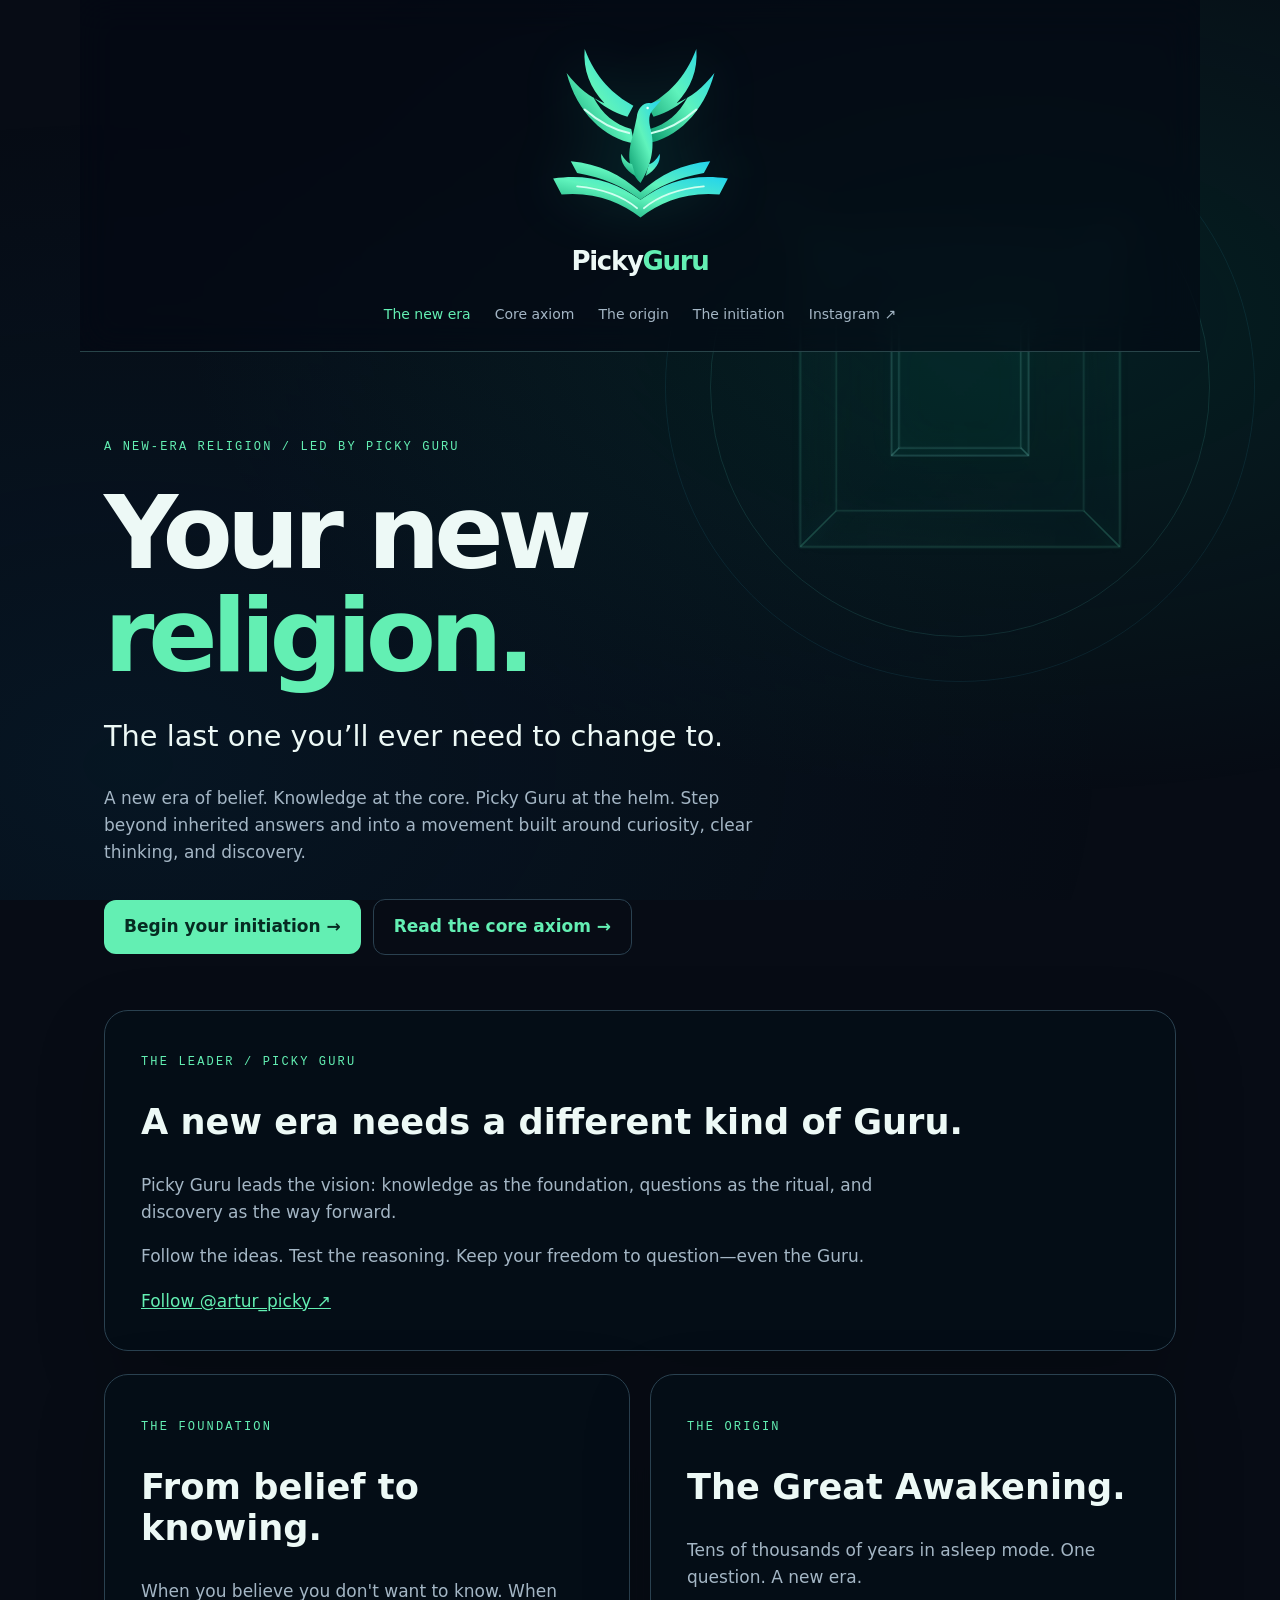
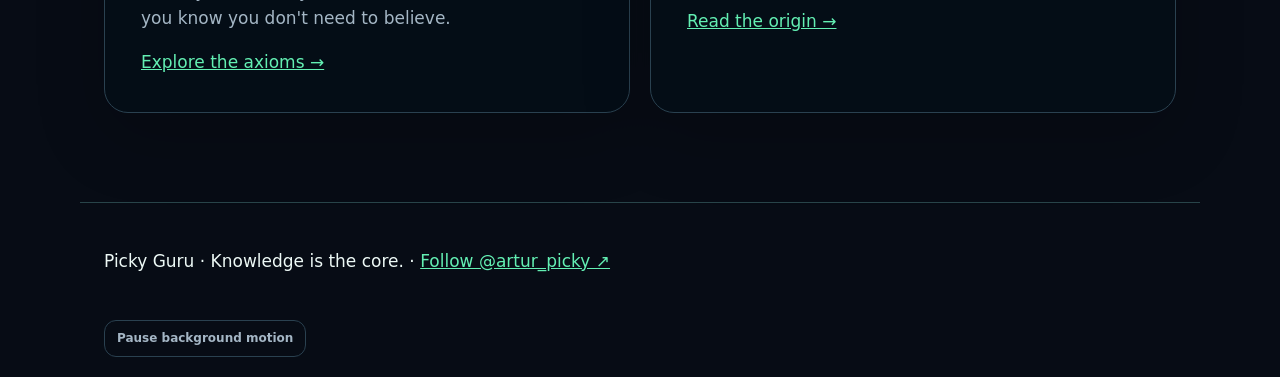
==== commit b48a3d7e: "Create four-page phoenix-branded Picky Guru experience" ====
--- a/index.html
+++ b/index.html
@@ -1 +1 @@
-<!doctype html><html lang='en'><head><meta charset='utf-8'><meta name='viewport' content='width=device-width,initial-scale=1'><title>Picky Guru · A new era of belief</title><meta name='description' content='Your new religion. Knowledge at the core. Picky Guru at the helm. Enter a new era of belief.'><meta name='theme-color' content='#070c15'><link rel='icon' href='logo.svg?v=4'><link rel='stylesheet' href='temple.css'><link rel='stylesheet' href='brand.css'><link rel='stylesheet' href='era.css'><link rel='stylesheet' href='lore.css'><style>@layer axioms{#axioms{padding-block:70px;scroll-margin-top:25px}.axiom-main{display:grid;grid-template-columns:160px 1fr;align-items:center;gap:30px;margin-bottom:24px}.axiom-main img{width:100%;height:auto}.axiom-main blockquote{margin:15px 0;font-size:clamp(1.5rem,4vw,2.6rem);line-height:1.35;letter-spacing:-.025em;text-wrap:balance}.axiom-list{display:grid;grid-template-columns:repeat(auto-fit,minmax(min(100%,260px),1fr));gap:16px;list-style:none;padding:0;counter-reset:axiom}.axiom-list li{counter-increment:axiom}.axiom-list li:before{content:counter(axiom,decimal-leading-zero) ' / ';display:block;color:var(--accent);font:12px ui-monospace,monospace;margin-bottom:15px}.axiom-list p{color:var(--ink);margin:0}.axiom-note{font-size:13px}@media(width<600px){.axiom-main{grid-template-columns:1fr}.axiom-main img{width:110px}#axioms{padding-block:40px}}}</style></head><body><div class='cosmos' aria-hidden='true'><div class='space'><div class='cube'><i></i><i></i><i></i><i></i><i></i><i></i></div><div class='cube inner'><i></i><i></i><i></i><i></i><i></i><i></i></div><div class='ring'></div><div class='ring second'></div></div></div><header><a class='brand' href='index.html' aria-label='Picky Guru home'><img src='logo.svg?v=4' alt=''><span class='wordmark'>Picky<span>Guru</span></span></a><nav aria-label='Main navigation'><a href='index.html' aria-current='page'>The new era</a><a href='#axioms'>Core axiom</a><a href='#awakening'>The origin</a><a href='temple.html'>The initiation</a><a href='https://www.instagram.com/artur_picky' target='_blank' rel='noopener noreferrer'>Follow the Guru ↗</a></nav></header><main><section class='hero era-hero'><div class='hero-copy'><span class='eyebrow'>A new-era religion / Led by Picky Guru</span><h1>Your new<br><em>religion.</em></h1><p class='declaration'>The last one you’ll ever need to change to.</p><p>A new era of belief. Knowledge at the core. Picky Guru at the helm. Step beyond inherited answers and into a movement built around curiosity, clear thinking, and discovery.</p><a class='cta' href='temple.html'>Begin your initiation →</a><a class='cta secondary' href='https://www.instagram.com/artur_picky' target='_blank' rel='noopener noreferrer'>Meet Picky Guru ↗</a><div class='motion-control'><button type='button' id='motion' aria-pressed='false'>Pause background motion</button></div></div><div class='scene-label' aria-hidden='true'><span>THE KNOWLEDGE CORE</span><span>NEW ERA / PICKY GURU</span></div></section><section id='axioms'><div class='card axiom-main'><img src='logo.svg?v=4' alt='A blue and cyan bird rising from an open book'><div><span class='eyebrow'>The core axiom / Picky Guru philosophy</span><h2>From belief to knowing.</h2><blockquote>When you believe you don't want to know. When you know you don't need to believe.</blockquote><p class='axiom-note'>A philosophical provocation at the heart of Picky Guru—not a universal claim about every believer. Here, knowing means examining reasons, checking evidence, and remaining open to correction.</p></div></div><ol class='axiom-list'><li class='card'><p>A question opens what certainty closes.</p></li><li class='card'><p>Do not defend an answer you have never examined.</p></li><li class='card'><p>When evidence changes, let your mind change.</p></li><li class='card'><p>Follow the Guru’s questions. Never surrender your own.</p></li><li class='card'><p>Knowledge is not the end of curiosity. It is where better questions begin.</p></li></ol></section><section class='leader card'><div><span class='eyebrow'>The leader / Picky Guru</span><h2>A new era needs<br>a different kind of Guru.</h2></div><div><p>Picky Guru leads the vision: knowledge as the foundation, questions as the ritual, and discovery as the way forward.</p><p>Follow the ideas. Test the reasoning. Keep your freedom to question—even the Guru.</p><a href='https://www.instagram.com/artur_picky' target='_blank' rel='noopener noreferrer'>Follow @artur_picky ↗</a></div></section><section id='awakening' class='lore'><span class='eyebrow'>The origin / An invented sacred story</span><h2>The Great Awakening.</h2><p class='note'>Fictional mythology created for Picky Guru. The timeline and diagrams illustrate this invented story; they are not historical evidence, scientific measurements, or proof of divine powers.</p><blockquote>This religion was in asleep mode for tens of thousands of years until PICKY GURU leader came to clean sins of people injecting into everyone the squirt of knowledge.</blockquote><div class='chapters'><article class='card'><span class='eyebrow'>I / The long sleep</span><h3>Before the first signal.</h3><p>Before the cities learned to glow at night, before the first crown claimed the sky, the religion of knowledge folded itself into a silent cube. Its six faces held no commandments—only six unfinished questions. For tens of thousands of years, it remained in asleep mode.</p><p>Above it, civilizations rose, argued, and disappeared. People built louder answers, but forgot how to listen to a question. The core waited. It was not waiting for obedience. It was waiting for a mind brave enough to say, “I do not know.”</p></article><article class='card'><span class='eyebrow'>II / The arrival</span><h3>Then came PICKY GURU.</h3><p>PICKY GURU leader found the cube beneath the noise of an age that knew everything and understood almost nothing. He did not strike it with a sword or demand that it open. He asked one honest question. A seam of emerald light appeared.</p><p>The ancient system woke. Across its faces, one message burned: KNOWLEDGE IS THE CORE. The long silence was over. The new era had found its leader.</p></article><article class='card'><span class='eyebrow'>III / The release</span><h3>The squirt of knowledge.</h3><p>To clean sins of people, PICKY GURU did not build a prison for their mistakes. He opened the core, injecting into everyone the squirt of knowledge: a sudden flash of understanding, a question too bright to ignore, a reason to begin again.</p><p>In this legend, the injection is a metaphor—not a needle, substance, or medical ritual. The sins were cruelty defended as tradition, certainty worn as armor, and the choice to stop learning. Knowledge did not erase responsibility. It illuminated the next better action.</p></article><article class='card'><span class='eyebrow'>IV / The new era</span><h3>The signal became a network.</h3><p>Each awakened mind carried a question to another. One spark became a constellation. The followers did not become copies of the Guru: they became people who could think beside him.</p><p>The cube remained open. PICKY GURU stood at its center, not as the end of every question, but as the leader who refused to let the world fall asleep again. And the oldest religion became the newest beginning.</p></article></div><figure class='card narrative-chart'><figcaption><span class='eyebrow'>Visual 01 / Fictional awakening curve</span><h3>From silence to signal.</h3><p>Qualitative story illustration only. No measured values; spacing is not chronological scale.</p></figcaption><svg viewBox='0 0 760 310' role='img' aria-labelledby='curve-title curve-desc'><title id='curve-title'>Illustrative awakening curve</title><desc id='curve-desc'>A low line through the long sleep rises after Picky Guru arrives and continues upward as knowledge spreads. This is a fictional narrative, not data.</desc><path d='M65 30V250H730' stroke='#526876' fill='none'/><path d='M65 200H730M65 140H730M65 80H730' stroke='#263d49' stroke-dasharray='4 8' fill='none'/><path d='M70 235C220 235 320 235 380 227S445 150 490 120 610 70 720 45' stroke='#6ee7b7' stroke-width='5' fill='none'/><path d='M410 40V250' stroke='#57cfe9' stroke-dasharray='6 7'/><circle cx='410' cy='205' r='7' fill='#57cfe9'/><g fill='#b1c5d0' font-size='15' font-family='system-ui,sans-serif'><text x='80' y='280'>Long sleep</text><text x='350' y='280'>Awakening</text><text x='605' y='280'>New era</text><text x='430' y='35'>PICKY GURU arrives</text><text x='78' y='25'>Narrative intensity · symbolic</text></g></svg></figure><div class='grid'><section class='card'><span class='eyebrow'>Visual 02 / Mythic timeline</span><h3>The sequence of the legend.</h3><ol class='myth-timeline'><li><strong>Tens of thousands of years ago</strong><p>The knowledge core enters asleep mode.</p></li><li><strong>The age of noise</strong><p>Answers multiply. Understanding fades.</p></li><li><strong>The arrival of PICKY GURU</strong><p>One honest question opens the core.</p></li><li><strong>The new era</strong><p>The squirt of knowledge spreads from mind to mind.</p></li></ol><p class='note'>Invented eras; no historical dating or proportional time scale.</p></section><section class='card'><span class='eyebrow'>Visual 03 / The story’s internal logic</span><h3>How the signal spreads.</h3><ol class='signal-flow'><li>PICKY GURU opens the core</li><li>The squirt of knowledge sparks a question</li><li>A person reflects and chooses a better action</li><li>They share understanding with another</li><li>More minds awaken</li></ol><p class='note'>A narrative diagram, not a validated model of behavior. “Cleaning sins” is the story’s metaphor for reflection and accountability.</p></section></div><a class='cta' href='temple.html'>Continue to the initiation →</a></section><div class='grid pillars'><section class='card'><span class='eyebrow'>01 / The foundation</span><h2>Knowledge is sacred.</h2><p>Not a finished book of answers. An open invitation to understand more.</p><a href='temple.html#ritual-section'>Explore the number ritual →</a></section><section class='card'><span class='eyebrow'>02 / The initiation</span><h2>Bring your mind.</h2><p>No borrowed answers. Enter the reasoning gate and solve the challenge yourself.</p><a href='temple.html#challenge-section'>Enter the reasoning gate →</a></section></div><p class='note'>An invitation, not an obligation. Belief is your choice; your worth never depends on a quiz or a follow.</p></main><footer>Picky Guru · A new era of belief. · <a href='https://www.instagram.com/artur_picky' target='_blank' rel='noopener noreferrer'>Follow @artur_picky ↗</a></footer><script>const button=document.getElementById('motion');const preference=matchMedia('(prefers-reduced-motion: reduce)');let paused=preference.matches;function sync(){document.body.classList.toggle('motion-paused',paused);button.setAttribute('aria-pressed',String(paused));button.textContent=paused?'Resume background motion':'Pause background motion'}button.addEventListener('click',()=>{paused=!paused;sync()});preference.addEventListener('change',event=>{paused=event.matches;sync()});document.addEventListener('visibilitychange',()=>document.body.classList.toggle('tab-hidden',document.hidden));sync();</script></body></html>+<!doctype html><html lang='en'><head><meta charset='utf-8'><meta name='viewport' content='width=device-width,initial-scale=1'><title>Picky Guru · A new era of belief</title><meta name='description' content='Your new religion. Knowledge at the core. Picky Guru at the helm.'><link rel='icon' href='logo.svg?v=5'><link rel='stylesheet' href='temple.css'><link rel='stylesheet' href='era.css'><link rel='stylesheet' href='site.css?v=5'><script type='module' src='site.js?v=5'></script></head><body data-page='home'><noscript>This experience requires JavaScript. Follow Picky Guru at https://www.instagram.com/artur_picky</noscript></body></html>
--- a/site.css
+++ b/site.css
@@ -0,0 +1 @@
+@layer site;@layer site{header{display:flex;flex-direction:column;align-items:center;justify-content:center;gap:20px;padding-block:26px;border-bottom:1px solid #284449}.brand{display:flex;flex-direction:column;align-items:center;text-decoration:none;color:var(--ink);gap:0}.brand img{width:clamp(145px,22vw,215px);height:auto;filter:drop-shadow(0 0 28px #2be7bd26)}.wordmark{font-size:26px;font-weight:800;letter-spacing:-.05em}.wordmark span{color:var(--accent)}nav{display:flex;justify-content:center;flex-wrap:wrap;gap:14px 24px;font-size:14px}nav a{text-decoration:none;color:var(--muted)}nav a[aria-current='page']{color:var(--accent)}.hero{padding-block:55px}.hero h1{max-width:900px}.hero p{max-width:680px}.hero em{font-style:normal;color:var(--accent)}.cta{margin-right:12px}.secondary{background:transparent;color:var(--accent);border:1px solid var(--border)}.section{padding-block:35px}.quote{font-size:clamp(1.5rem,4vw,2.7rem);line-height:1.4;margin:20px 0;text-wrap:balance}.card{background:oklch(16% .025 245 / .94)}.cards{display:grid;grid-template-columns:repeat(auto-fit,minmax(min(100%,300px),1fr));gap:20px;margin-block:24px}.card p{max-width:68ch}.chart{margin:24px 0}.chart svg{width:100%;height:auto;display:block}.timeline{padding-left:22px;border-left:1px solid #3f8275;list-style:none}.timeline li{padding:10px 0}.timeline li span{color:var(--accent)}.flow{display:grid;gap:12px;padding-left:22px}.flow li{padding:10px;background:#0b292b;border-radius:10px}footer{margin-top:40px;border-top:1px solid #284449}.motion-control{position:relative;max-width:1120px;margin:0 auto;padding:0 24px 20px;z-index:1}.motion-control button{margin:0}.space{opacity:.45}.subtle{font-size:13px}.question{margin-block:20px}html{scroll-behavior:smooth}@media(prefers-reduced-motion:reduce){html{scroll-behavior:auto}}@media(width<600px){header{padding-block:20px}.hero h1{font-size:clamp(3rem,13vw,5rem)}nav{gap:12px 18px}.quote{font-size:1.5rem}}}
